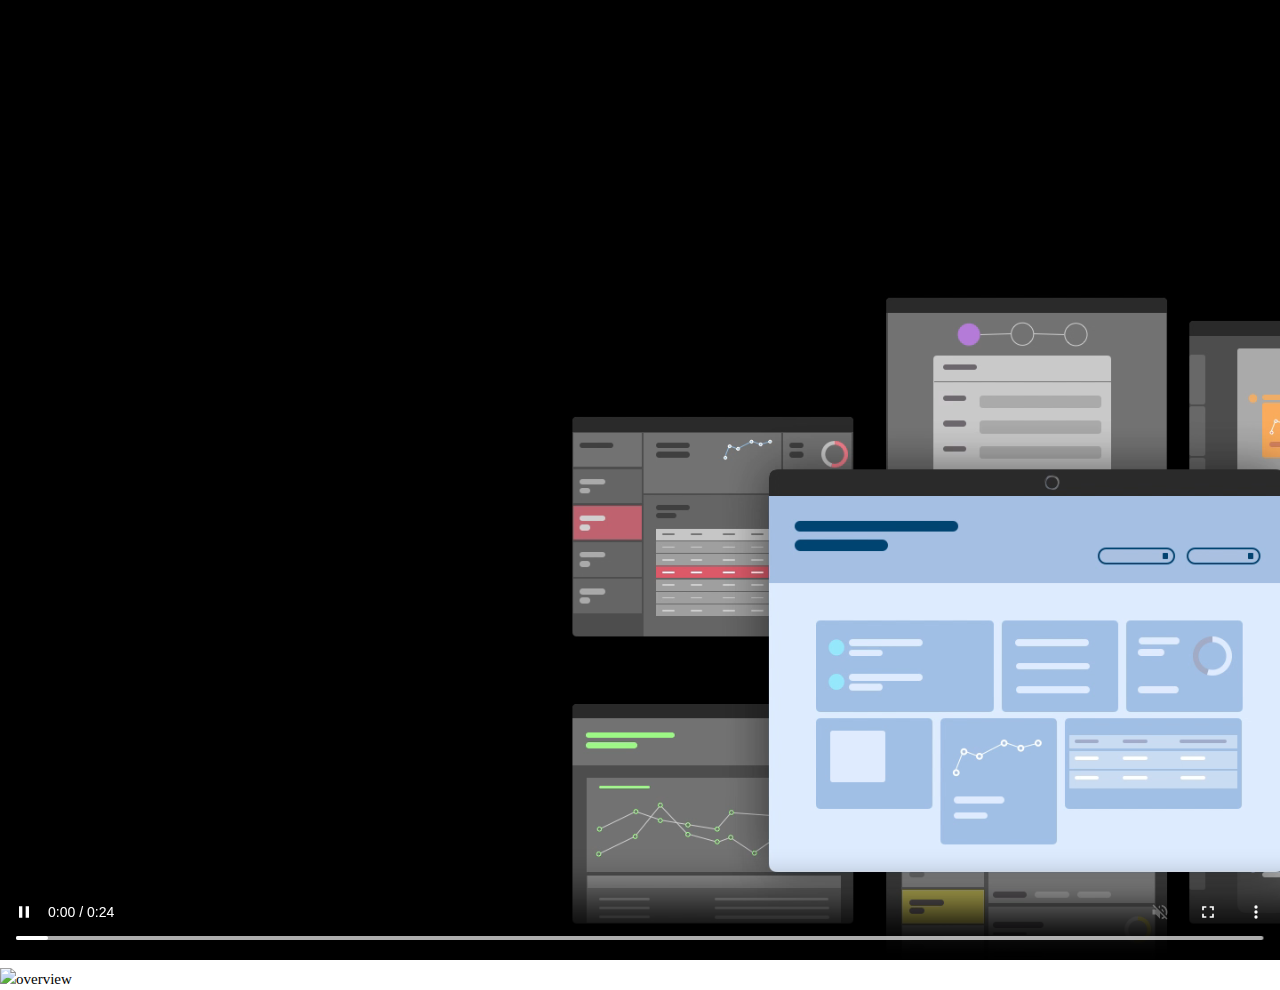
==== index.html @ 4ffc3f13 "My first commit! 😀" ====
<!DOCTYPE html>
<html>
<title>W3.CSS Template</title>
<meta charset="UTF-8">
<meta name="viewport" content="width=device-width, initial-scale=1">
<link rel="stylesheet" href="https://www.w3schools.com/w3css/4/w3.css">
<style>
body {font-family: "Times New Roman", Georgia, Serif;}
h1,h2,h3,h4,h5,h6 {
    font-family: "Playfair Display";
    letter-spacing: 5px;
}
</style>
<body>

  <section>
    <video width="100%" controls playsinline autoplay muted loop >
      <source src="1.mp4" type="video/mp4">
        Your browser does not support the video tag.
    </video>

    <img class="" src=".png" alt="overview">
  </section>

</body>
</html>
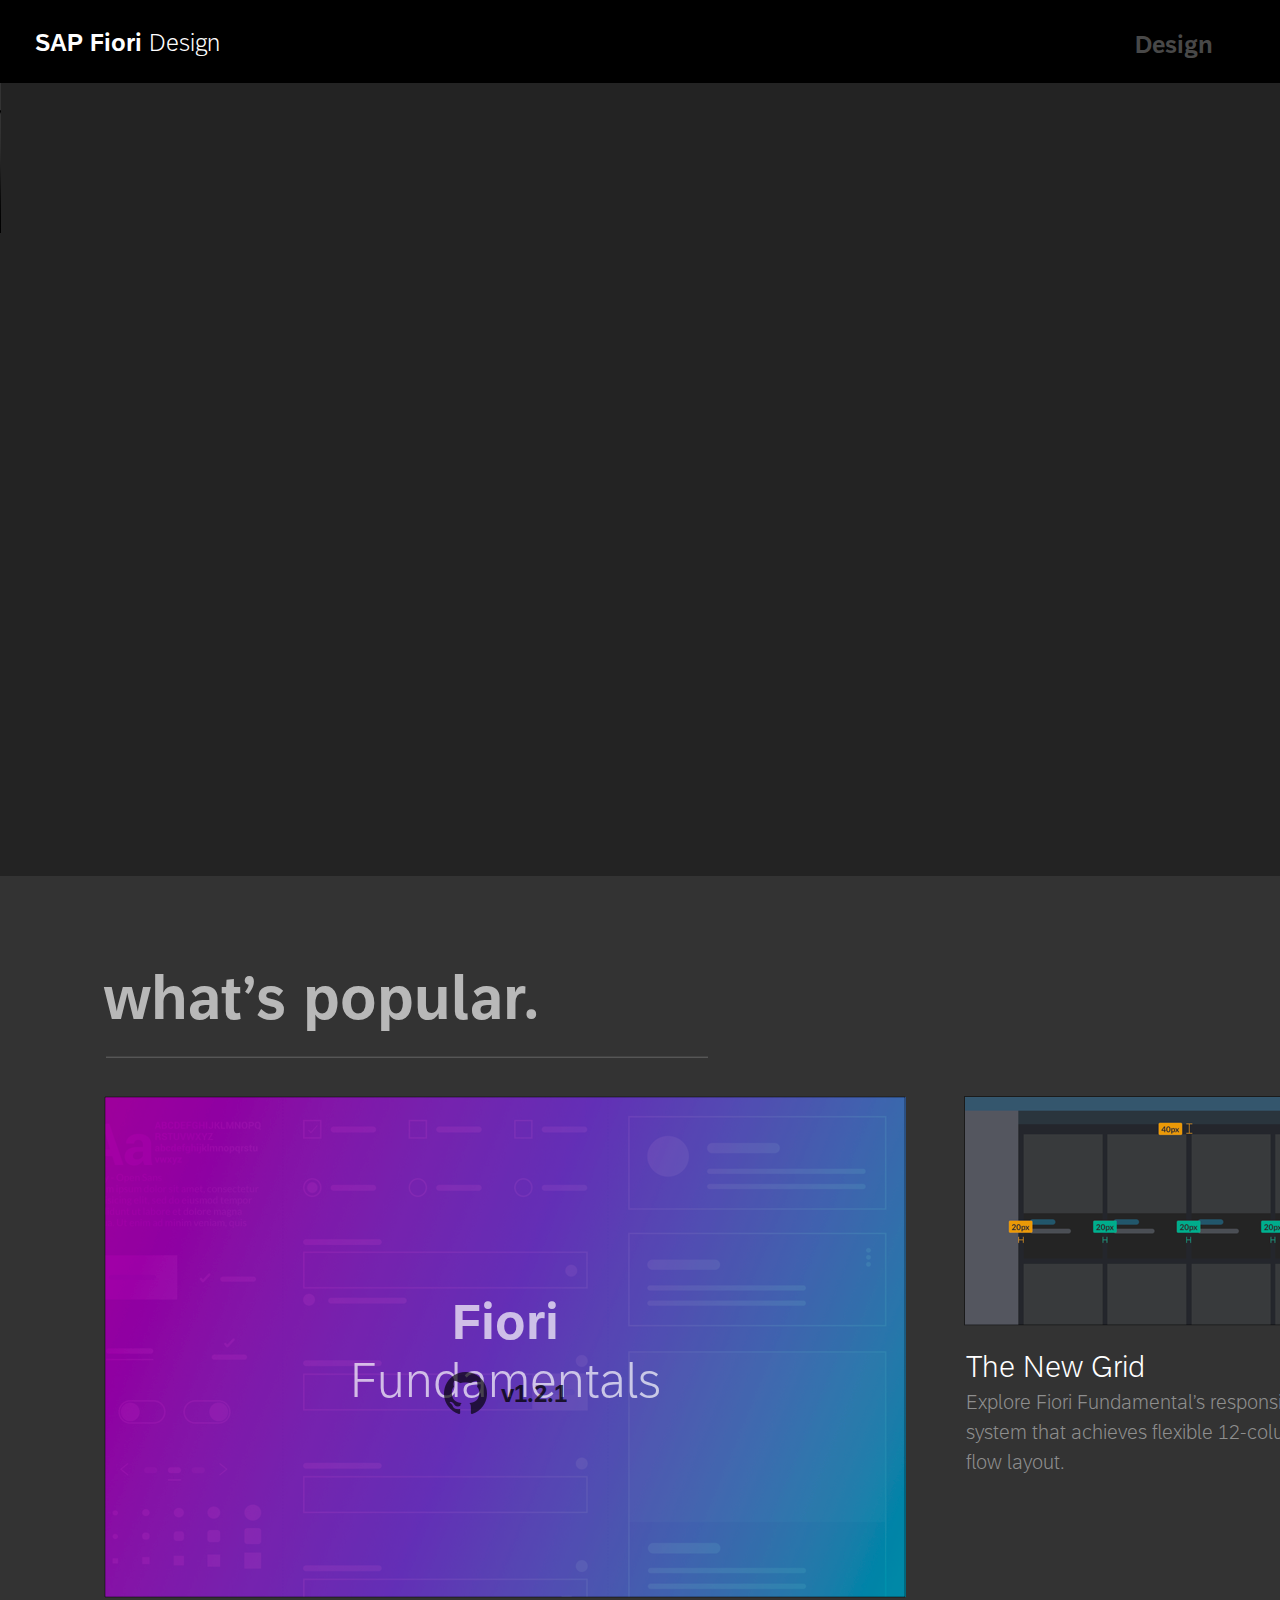
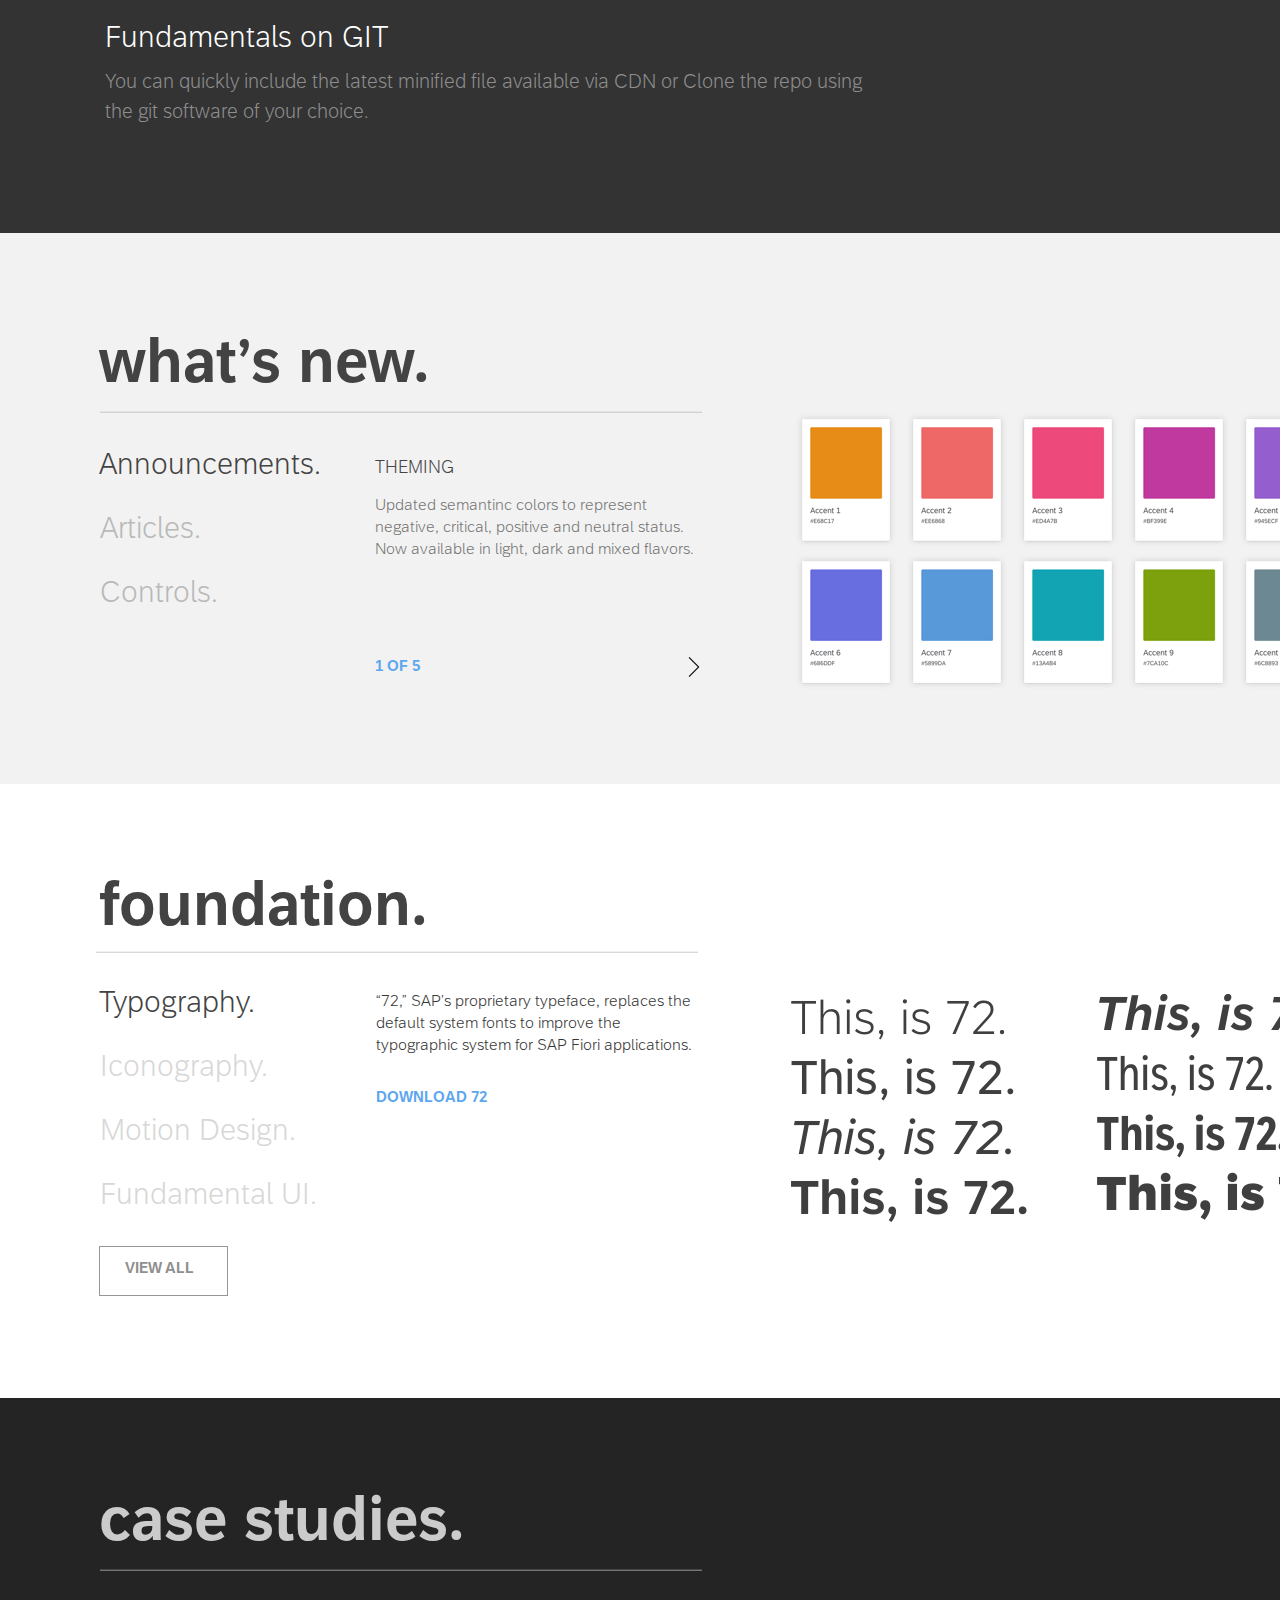
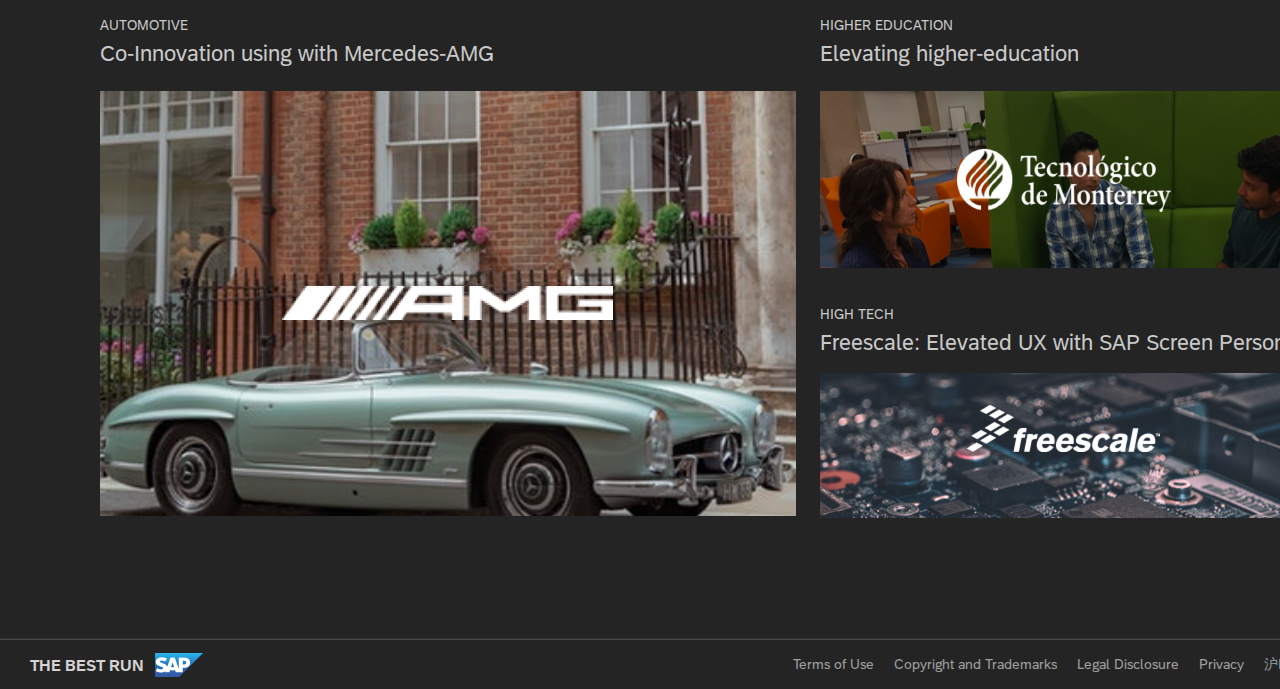
==== commit 9e237ff6: "done" ====
--- a/index.html
+++ b/index.html
@@ -1,26 +1,320 @@
 <!DOCTYPE html>
 <html>
-<title>W3.CSS Template</title>
-<meta charset="UTF-8">
-<meta name="viewport" content="width=device-width, initial-scale=1">
-<link rel="stylesheet" href="https://www.w3schools.com/w3css/4/w3.css">
-<style>
-body {font-family: "Times New Roman", Georgia, Serif;}
-h1,h2,h3,h4,h5,h6 {
-    font-family: "Playfair Display";
-    letter-spacing: 5px;
-}
-</style>
-<body>
+    <head>
+        <link href="./img/favicon.png" rel="shortcut icon"/>
+        <meta charset="utf-8"/>
+        <meta content="width=1440px, maximum-scale=1.0" name="viewport"/>
+        <link href="./css/a1Home.css" rel="stylesheet" type="text/css"/>
+        <meta content="Launchpad by Anima" name="author">
+        </meta>
+    </head>
+    <body style="margin: 0;
+ background: rgba(255, 255, 255, 1.0);">
+        <input id="anPageName" name="page" type="hidden" value="a1home"/>
+        <div class="a1home">
+            <div style="width: 1440px; height: 100%; position:relative; margin:auto;">
+                <div class="rectangle4">
+                </div>
+                <div class="group7">
+                    <div class="rectangle6copy3">
+                    </div>
+                    <div class="casestudies">
+                        case studies.
+                    </div>
+                    <img anima-src="./img/1-home-line-copy-2.png" class="linecopy5" src="[data-uri]"/>
+                    <div class="group2">
+                        <img anima-src="./img/1-home-rectangle-mercedes-copy.jpg" class="rectanglemercedescopy" src="[data-uri]"/>
+                        <img anima-src="./img/1-home-bitmap-copy-3.png" class="bitmapcopy3" src="[data-uri]"/>
+                    </div>
+                    <div class="coinnovationusing">
+                        Co-Innovation using with Mercedes-AMG
+                    </div>
+                    <div class="elevatinghigheredu">
+                        Elevating higher-education
+                    </div>
+                    <div class="freescaleelevated">
+                        Freescale: Elevated UX with SAP Screen Personas<br />
+                    </div>
+                    <div class="automotive">
+                        AUTOMOTIVE
+                    </div>
+                    <div class="highereducation">
+                        HIGHER EDUCATION
+                    </div>
+                    <div class="hightech">
+                        HIGH TECH
+                    </div>
+                    <div class="group3">
+                        <div class="mask">
+                        </div>
+                        <div class="group31">
+                            <img anima-src="./img/1-home-bitmap-copy-3 1.png" class="bitmapcopy3" src="[data-uri]"/>
+                            <img anima-src="./img/1-home-bitmap-copy-4@2x.png" class="bitmapcopy4" src="[data-uri]"/>
+                        </div>
+                    </div>
+                    <div class="bitmapcopy2">
+                        <div class="mask">
+                        </div>
+                        <div class="bitmapcopy21">
+                            <div class="mask1">
+                            </div>
+                            <div class="bitmap1">
+                                <div class="mask2">
+                                </div>
+                                <div class="bitmap2">
+                                    <div class="mask3">
+                                    </div>
+                                    <img anima-src="./img/1-home-bitmap.png" class="bitmap3" src="[data-uri]"/>
+                                </div>
+                            </div>
+                        </div>
+                    </div>
+                    <img anima-src="./img/1-home-bitmap 2@2x.png" class="bitmap" src="[data-uri]"/>
+                </div>
+                <div class="group3copy">
+                    <img anima-src="./img/1-home-line-2-copy-3.png" class="line2copy3" src="[data-uri]"/>
+                    <div class="shellfooter">
+                        <div class="background">
+                        </div>
+                        <div class="privacy">
+                            Privacy
+                        </div>
+                        <div class="u6caaicpu590709046015u53f72">
+                            <span class="span1">沪</span><span class="span2">ICP</span><span class="span3">备</span><span class="span4">09046015</span><span class="span5">号</span><span class="span6">-2</span>
+                        </div>
+                        <div class="legaldisclosure">
+                            Legal Disclosure
+                        </div>
+                        <div class="copyrightandtradem">
+                            Copyright and Trademarks
+                        </div>
+                        <div class="termsofuse">
+                            Terms of Use
+                        </div>
+                        <div class="group">
+                            <div class="group2">
+                                <img anima-src="./img/3-library-logo@2x.png" class="logo" src="[data-uri]"/>
+                                <div class="thebestrun">
+                                    THE BEST RUN
+                                </div>
+                            </div>
+                        </div>
+                    </div>
+                </div>
+                <div class="group8">
+                    <div class="group6">
+                        <div class="rectangle6copy2">
+                        </div>
+                        <div class="rectangle6copy">
+                        </div>
+                        <img anima-src="./img/1-home-bitmap 2.png" class="bitmap" src="[data-uri]"/>
+                        <div class="whatu2019spopular">
+                            what’s popular.
+                        </div>
+                        <div class="youcanquicklyincl">
+                            You can quickly include the latest minified file available via CDN or Clone the repo using the git software of your choice.
+                        </div>
+                        <div class="explorefiorifundam">
+                            Explore Fiori Fundamental’s responsive grid system that achieves flexible 12-column flow layout.
+                        </div>
+                        <div class="fundamentalsongit">
+                            Fundamentals on GIT
+                        </div>
+                        <div class="thenewgrid">
+                            The New Grid
+                        </div>
+                        <img anima-src="./img/1-home-bitmap 3.png" class="bitmap1" src="[data-uri]"/>
+                        <div class="fiorifundamentals">
+                            <span class="span1">Fiori</span><span class="span2"> </span><span class="span3">Fundamentals</span>
+                        </div>
+                        <div class="group2">
+                            <div class="v121">
+                                v1.2.1
+                            </div>
+                            <div class="a25231">
+                                <img anima-src="./img/1-home-shape@2x.png" class="shape" src="[data-uri]"/>
+                            </div>
+                        </div>
+                    </div>
+                    <img anima-src="./img/1-home-line-copy-2.png" class="linecopy5" src="[data-uri]"/>
+                </div>
+                <div class="group5">
+                    <div class="rectangle6">
+                    </div>
+                    <div class="whatu2019snew">
+                        what’s new.
+                    </div>
+                    <div class="updatedsemantincco">
+                        Updated semantinc colors to represent negative, critical, positive and neutral status. Now available in light, dark and mixed flavors.<br /><br />
+                    </div>
+                    <div class="a1of5copy3">
+                        1 OF 5
+                    </div>
+                    <img anima-src="./img/3-develop-next@2x.png" class="nextcopy3" src="[data-uri]"/>
+                    <div class="announcements">
+                        Announcements.
+                    </div>
+                    <div class="theming">
+                        THEMING
+                    </div>
+                    <div class="articles">
+                        Articles.
+                    </div>
+                    <div class="controls">
+                        Controls.
+                    </div>
+                    <img anima-src="./img/1-home-line-copy-2.png" class="linecopy2" src="[data-uri]"/>
+                    <img anima-src="./img/1-home-f3colorsdark-copy.png" class="f3colorsdarkcopy" src="[data-uri]"/>
+                </div>
+                <div class="group4">
+                    <div class="rectangle7">
+                    </div>
+                    <div class="foundation">
+                        foundation.
+                    </div>
+                    <div class="typography">
+                        Typography.
+                    </div>
+                    <div class="iconography">
+                        Iconography.
+                    </div>
+                    <div class="motiondesign">
+                        Motion Design.
+                    </div>
+                    <div class="fundamentalui">
+                        Fundamental UI.
+                    </div>
+                    <img anima-src="./img/1-home-line-copy.png" class="linecopy" src="[data-uri]"/>
+                    <div class="u201c72u201dsapu2019spropriet">
+                        “72,” SAP’s proprietary typeface, replaces the default system fonts to improve the typographic system for SAP Fiori applications.
+                    </div>
+                    <div class="download72">
+                        DOWNLOAD 72
+                    </div>
+                    <div class="viewall">
+                        VIEW ALL
+                    </div>
+                    <img anima-src="./img/1-home-bitmap 4@2x.png" class="bitmap" src="[data-uri]"/>
+                    <img anima-src="./img/1-home-bitmap 5@2x.png" class="bitmap1" src="[data-uri]"/>
+                    <div class="rectangle15">
+                    </div>
+                </div>
+                <div class="group14">
+                    <div class="group2copy">
+                        <div class="rectangle13">
+                        </div>
+                        <div class="rectangle13copy">
+                        </div>
+                        <div class="develop1">
+                            Develop
+                        </div>
+                        <div class="design1">
+                            Design
+                        </div>
+                    </div>
+                    <div class="rectangle5">
+                    </div>
+                    <div class="sapfioridesign">
+                        <span class="span1">SAP Fiori </span><span class="span2">Design</span>
+                    </div>
+                    <a href="a2design.html">
+                        <div class="design">
+                            Design
+                        </div>
+                    </a>
+                    <a href="a3develop.html">
+                        <div class="develop">
+                            Develop
+                        </div>
+                    </a>
+                </div>
+                <div class="videoholder">
 
-  <section>
-    <video width="100%" controls playsinline autoplay muted loop >
-      <source src="1.mp4" type="video/mp4">
-        Your browser does not support the video tag.
-    </video>
+                  <video width="100%"  padding="0" margin="0" controls playsinline autoplay muted  >
+                    <source src="2.mp4" type="video/mp4">
+                      Your browser does not support the video tag.
+                  </video>
 
-    <img class="" src=".png" alt="overview">
-  </section>
 
-</body>
+                </div>
+            </div>
+        </div>
+        <!-- Scripts -->
+        <script>
+            anima_isHidden = function(e) {
+                if (!(e instanceof HTMLElement)) return !1;
+                if (getComputedStyle(e).display == "none") return !0; else if (e.parentNode && anima_isHidden(e.parentNode)) return !0;
+                return !1;
+            };
+            anima_loadAsyncSrcForTag = function(tag) {
+                var elements = document.getElementsByTagName(tag);
+                var toLoad = [];
+                for (var i = 0; i < elements.length; i++) {
+                    var e = elements[i];
+                    var src = e.getAttribute("src");
+                    var loaded = (src != undefined && src.length > 0 && src != '[data-uri]');
+                    if (loaded) continue;
+                    var asyncSrc = e.getAttribute("anima-src");
+                    if (asyncSrc == undefined || asyncSrc.length == 0) continue;
+                    if (anima_isHidden(e)) continue;
+                    toLoad.push(e);
+                }
+                toLoad.sort(function(a, b) {
+                    return anima_getTop(a) - anima_getTop(b);
+                });
+                for (var i = 0; i < toLoad.length; i++) {
+                    var e = toLoad[i];
+                    var asyncSrc = e.getAttribute("anima-src");
+                    e.setAttribute("src", asyncSrc);
+                }
+            };
+            anima_pauseHiddenVideos = function(tag) {
+                var elements = document.getElementsByTagName("video");
+                for (var i = 0; i < elements.length; i++) {
+                    var e = elements[i];
+                    var isPlaying = !!(e.currentTime > 0 && !e.paused && !e.ended && e.readyState > 2);
+                    var isHidden = anima_isHidden(e);
+                    if (!isPlaying && !isHidden && e.getAttribute("autoplay") == "autoplay") {
+                        e.play();
+                    } else if (isPlaying && isHidden) {
+                        e.pause();
+                    }
+                }
+            };
+            anima_loadAsyncSrc = function(tag) {
+                anima_loadAsyncSrcForTag("img");
+                anima_loadAsyncSrcForTag("iframe");
+                anima_loadAsyncSrcForTag("video");
+                anima_pauseHiddenVideos();
+            };
+            var anima_getTop = function(e) {
+                var top = 0;
+                do {
+                    top += e.offsetTop || 0;
+                    e = e.offsetParent;
+                } while (e);
+                return top;
+            };
+            anima_loadAsyncSrc();
+            anima_old_onResize = window.onresize;
+            anima_new_onResize = undefined;
+            anima_updateOnResize = function() {
+                if (anima_new_onResize == undefined || window.onresize != anima_new_onResize) {
+                    anima_new_onResize = function(x) {
+                        if (anima_old_onResize != undefined) anima_old_onResize(x);
+                        anima_loadAsyncSrc();
+                    };
+                    window.onresize = anima_new_onResize;
+                    setTimeout(function() {
+                        anima_updateOnResize();
+                    }, 3000);
+                }
+            };
+            anima_updateOnResize();
+            setTimeout(function() {
+                anima_loadAsyncSrc();
+            }, 200);
+        </script>
+        <!-- End of Scripts -->
+    </body>
 </html>
--- a/css/a1Home.css
+++ b/css/a1Home.css
@@ -0,0 +1,1524 @@
+@import url('https://fonts.googleapis.com/css?family=Roboto:400,700');
+
+@font-face {
+  font-family: "72-Bold";
+  src: url('../fonts/72-Bold.ttf') format("truetype");
+}
+@font-face {
+  font-family: "72-Light";
+  src: url('../fonts/72-Light.ttf') format("truetype");
+}
+@font-face {
+  font-family: "72-Regular";
+  src: url('../fonts/72-Regular.ttf') format("truetype");
+}
+@font-face {
+  font-family: "SAP-icons";
+  src: url('../fonts/SAP-icons.ttf') format("truetype");
+}
+@font-face {
+  font-family: "72-Italic";
+  src: url('../fonts/72-Italic.ttf') format("truetype");
+}
+
+.a1home {
+  width               : 100%;
+  min-width           : 1440px;
+  height              : 100vh;
+  min-height          : 3889px;
+  position            : relative;
+  overflow            : hidden;
+  margin              : 0px;
+  background-color    : rgba(255, 255, 255, 1.0);
+}
+a {
+  text-decoration     : none;
+}
+div {
+  -webkit-text-size-adjust: none;
+}
+div {
+  -webkit-text-size-adjust: none;
+}
+.a1home .rectangle4 {
+  background-color    : rgba(35, 35, 35, 1.0);
+  top                 : 0px;
+  height              : 876px;
+  width               : 1440px;
+  position            : absolute;
+  margin              : 0;
+  left                : 0px;
+  -ms-transform       : rotate(0deg); /* IE 9 */
+  -webkit-transform   : rotate(0deg); /* Chrome, Safari, Opera */
+  transform           : rotate(0deg);
+}
+.a1home .group7 {
+  background-color    : rgba(255,255,255,0.0);
+  top                 : 2998px;
+  height              : 891px;
+  width               : 1440px;
+  position            : absolute;
+  margin              : 0;
+  left                : 0px;
+  -ms-transform       : rotate(0deg); /* IE 9 */
+  -webkit-transform   : rotate(0deg); /* Chrome, Safari, Opera */
+  transform           : rotate(0deg);
+}
+.a1home .group7 .rectangle6copy3 {
+  background-color    : rgba(36, 36, 36, 1.0);
+  top                 : 0px;
+  height              : 891px;
+  width               : 1440px;
+  position            : absolute;
+  margin              : 0;
+  left                : 0px;
+  -ms-transform       : rotate(0deg); /* IE 9 */
+  -webkit-transform   : rotate(0deg); /* Chrome, Safari, Opera */
+  transform           : rotate(0deg);
+}
+.a1home .group7 .casestudies {
+  background-color    : rgba(255,255,255,0.0);
+  top                 : 87px;
+  height              : auto;
+  width               : 514px;
+  position            : absolute;
+  margin              : 0;
+  left                : 99px;
+  -ms-transform       : rotate(0deg); /* IE 9 */
+  -webkit-transform   : rotate(0deg); /* Chrome, Safari, Opera */
+  transform           : rotate(0deg);
+  font-family         : "72-Bold", Helvetica, Arial, serif;
+  font-size           : 60.0px;
+  color               : rgba(203, 203, 203, 1.0);
+  text-align          : left;
+  line-height         : 69.0px;
+}
+.a1home .group7 .linecopy5 {
+  background-color    : rgba(255,255,255,0.0);
+  top                 : 171px;
+  height              : 2px;
+  width               : 602px;
+  position            : absolute;
+  margin              : 0;
+  left                : 100px;
+  -ms-transform       : rotate(0deg); /* IE 9 */
+  -webkit-transform   : rotate(0deg); /* Chrome, Safari, Opera */
+  transform           : rotate(0deg);
+}
+.a1home .group7 .group2 {
+  background-color    : rgba(255,255,255,0.0);
+  top                 : 293px;
+  height              : 425px;
+  width               : 696px;
+  position            : absolute;
+  margin              : 0;
+  left                : 100px;
+  -ms-transform       : rotate(0deg); /* IE 9 */
+  -webkit-transform   : rotate(0deg); /* Chrome, Safari, Opera */
+  transform           : rotate(0deg);
+}
+.a1home .group7 .group2 .rectanglemercedescopy {
+  background-color    : rgba(255,255,255,0.0);
+  top                 : 0px;
+  height              : 425px;
+  width               : 696px;
+  position            : absolute;
+  margin              : 0;
+  left                : 0px;
+  -ms-transform       : rotate(0deg); /* IE 9 */
+  -webkit-transform   : rotate(0deg); /* Chrome, Safari, Opera */
+  transform           : rotate(0deg);
+  object-fit          : cover;
+}
+.a1home .group7 .group2 .bitmapcopy3 {
+  background-color    : rgba(255,255,255,0.0);
+  top                 : 195px;
+  height              : 34px;
+  width               : 331px;
+  position            : absolute;
+  margin              : 0;
+  left                : 182px;
+  -ms-transform       : rotate(0deg); /* IE 9 */
+  -webkit-transform   : rotate(0deg); /* Chrome, Safari, Opera */
+  transform           : rotate(0deg);
+}
+.a1home .group7 .coinnovationusing {
+  background-color    : rgba(255,255,255,0.0);
+  top                 : 244px;
+  height              : auto;
+  width               : 412px;
+  position            : absolute;
+  margin              : 0;
+  left                : 100px;
+  -ms-transform       : rotate(0deg); /* IE 9 */
+  -webkit-transform   : rotate(0deg); /* Chrome, Safari, Opera */
+  transform           : rotate(0deg);
+  font-family         : "72-Regular", Helvetica, Arial, serif;
+  font-size           : 22.0px;
+  color               : rgba(201, 201, 201, 1.0);
+  text-align          : left;
+  line-height         : 24.0px;
+}
+.a1home .group7 .elevatinghigheredu {
+  background-color    : rgba(255,255,255,0.0);
+  top                 : 244px;
+  height              : auto;
+  width               : 525px;
+  position            : absolute;
+  margin              : 0;
+  left                : 820px;
+  -ms-transform       : rotate(0deg); /* IE 9 */
+  -webkit-transform   : rotate(0deg); /* Chrome, Safari, Opera */
+  transform           : rotate(0deg);
+  font-family         : "72-Regular", Helvetica, Arial, serif;
+  font-size           : 22.0px;
+  color               : rgba(201, 201, 201, 1.0);
+  text-align          : left;
+  line-height         : 24.0px;
+}
+.a1home .group7 .freescaleelevated {
+  background-color    : rgba(255,255,255,0.0);
+  top                 : 533px;
+  height              : auto;
+  width               : 525px;
+  position            : absolute;
+  margin              : 0;
+  left                : 820px;
+  -ms-transform       : rotate(0deg); /* IE 9 */
+  -webkit-transform   : rotate(0deg); /* Chrome, Safari, Opera */
+  transform           : rotate(0deg);
+  font-family         : "72-Regular", Helvetica, Arial, serif;
+  font-size           : 22.0px;
+  color               : rgba(201, 201, 201, 1.0);
+  text-align          : left;
+  line-height         : 24.0px;
+}
+.a1home .group7 .automotive {
+  background-color    : rgba(255,255,255,0.0);
+  top                 : 215px;
+  height              : auto;
+  width               : auto;
+  position            : absolute;
+  margin              : 0;
+  left                : 100px;
+  -ms-transform       : rotate(0deg); /* IE 9 */
+  -webkit-transform   : rotate(0deg); /* Chrome, Safari, Opera */
+  transform           : rotate(0deg);
+  font-family         : "72-Regular", Helvetica, Arial, serif;
+  font-size           : 14.0px;
+  color               : rgba(201, 201, 201, 1.0);
+  text-align          : left;
+  line-height         : 24.0px;
+}
+.a1home .group7 .highereducation {
+  background-color    : rgba(255,255,255,0.0);
+  top                 : 215px;
+  height              : auto;
+  width               : auto;
+  position            : absolute;
+  margin              : 0;
+  left                : 820px;
+  -ms-transform       : rotate(0deg); /* IE 9 */
+  -webkit-transform   : rotate(0deg); /* Chrome, Safari, Opera */
+  transform           : rotate(0deg);
+  font-family         : "72-Regular", Helvetica, Arial, serif;
+  font-size           : 14.0px;
+  color               : rgba(201, 201, 201, 1.0);
+  text-align          : left;
+  line-height         : 24.0px;
+}
+.a1home .group7 .hightech {
+  background-color    : rgba(255,255,255,0.0);
+  top                 : 504px;
+  height              : auto;
+  width               : auto;
+  position            : absolute;
+  margin              : 0;
+  left                : 820px;
+  -ms-transform       : rotate(0deg); /* IE 9 */
+  -webkit-transform   : rotate(0deg); /* Chrome, Safari, Opera */
+  transform           : rotate(0deg);
+  font-family         : "72-Regular", Helvetica, Arial, serif;
+  font-size           : 14.0px;
+  color               : rgba(201, 201, 201, 1.0);
+  text-align          : left;
+  line-height         : 24.0px;
+}
+.a1home .group7 .group3 {
+  background-color    : rgba(215, 215, 215, 1.0);
+  top                 : 293px;
+  height              : 177px;
+  width               : 523px;
+  position            : absolute;
+  margin              : 0;
+  left                : 820px;
+  overflow            : hidden;
+  -ms-transform       : rotate(0deg); /* IE 9 */
+  -webkit-transform   : rotate(0deg); /* Chrome, Safari, Opera */
+  transform           : rotate(0deg);
+}
+.a1home .group7 .group3 .mask {
+  background-color    : rgba(215, 215, 215, 1.0);
+  top                 : 0px;
+  height              : 177px;
+  width               : 523px;
+  position            : absolute;
+  margin              : 0;
+  left                : 0px;
+  -ms-transform       : rotate(0deg); /* IE 9 */
+  -webkit-transform   : rotate(0deg); /* Chrome, Safari, Opera */
+  transform           : rotate(0deg);
+}
+.a1home .group7 .group3 .group31 {
+  background-color    : rgba(255,255,255,0.0);
+  top                 : 0px;
+  height              : 322px;
+  width               : 523px;
+  position            : absolute;
+  margin              : 0;
+  left                : 0px;
+  -ms-transform       : rotate(0deg); /* IE 9 */
+  -webkit-transform   : rotate(0deg); /* Chrome, Safari, Opera */
+  transform           : rotate(0deg);
+}
+.a1home .group7 .group3 .group31 .bitmapcopy3 {
+  background-color    : rgba(255,255,255,0.0);
+  top                 : 0px;
+  height              : 322px;
+  width               : 523px;
+  position            : absolute;
+  margin              : 0;
+  left                : 0px;
+  -ms-transform       : rotate(0deg); /* IE 9 */
+  -webkit-transform   : rotate(0deg); /* Chrome, Safari, Opera */
+  transform           : rotate(0deg);
+}
+.a1home .group7 .group3 .group31 .bitmapcopy4 {
+  background-color    : rgba(255,255,255,0.0);
+  top                 : 58px;
+  height              : 64px;
+  width               : 214px;
+  position            : absolute;
+  margin              : 0;
+  left                : 137px;
+  -ms-transform       : rotate(0deg); /* IE 9 */
+  -webkit-transform   : rotate(0deg); /* Chrome, Safari, Opera */
+  transform           : rotate(0deg);
+}
+.a1home .group7 .bitmapcopy2 {
+  background-color    : rgba(215, 215, 215, 1.0);
+  top                 : 575px;
+  height              : 145px;
+  width               : 525px;
+  position            : absolute;
+  margin              : 0;
+  left                : 820px;
+  overflow            : hidden;
+  -ms-transform       : rotate(0deg); /* IE 9 */
+  -webkit-transform   : rotate(0deg); /* Chrome, Safari, Opera */
+  transform           : rotate(0deg);
+}
+.a1home .group7 .bitmapcopy2 .mask {
+  background-color    : rgba(215, 215, 215, 1.0);
+  top                 : 0px;
+  height              : 145px;
+  width               : 525px;
+  position            : absolute;
+  margin              : 0;
+  left                : 0px;
+  -ms-transform       : rotate(0deg); /* IE 9 */
+  -webkit-transform   : rotate(0deg); /* Chrome, Safari, Opera */
+  transform           : rotate(0deg);
+}
+.a1home .group7 .bitmapcopy2 .bitmapcopy21 {
+  background-color    : rgba(255,255,255,0.0);
+  top                 : -2px;
+  height              : 335px;
+  width               : 532px;
+  position            : absolute;
+  margin              : 0;
+  left                : 0px;
+  -ms-transform       : rotate(0deg); /* IE 9 */
+  -webkit-transform   : rotate(0deg); /* Chrome, Safari, Opera */
+  transform           : rotate(0deg);
+}
+.a1home .group7 .bitmapcopy2 .bitmapcopy21 .mask1 {
+  background-color    : rgba(255,255,255,0.0);
+  top                 : 0px;
+  height              : 335px;
+  width               : 532px;
+  position            : absolute;
+  margin              : 0;
+  left                : 0px;
+  -ms-transform       : rotate(0deg); /* IE 9 */
+  -webkit-transform   : rotate(0deg); /* Chrome, Safari, Opera */
+  transform           : rotate(0deg);
+}
+.a1home .group7 .bitmapcopy2 .bitmapcopy21 .bitmap1 {
+  background-color    : rgba(255,255,255,0.0);
+  top                 : 0px;
+  height              : 293px;
+  width               : 532px;
+  position            : absolute;
+  margin              : 0;
+  left                : 0px;
+  overflow            : hidden;
+  -ms-transform       : rotate(0deg); /* IE 9 */
+  -webkit-transform   : rotate(0deg); /* Chrome, Safari, Opera */
+  transform           : rotate(0deg);
+}
+.a1home .group7 .bitmapcopy2 .bitmapcopy21 .bitmap1 .mask2 {
+  background-color    : rgba(255,255,255,0.0);
+  top                 : 0px;
+  height              : 293px;
+  width               : 532px;
+  position            : absolute;
+  margin              : 0;
+  left                : 0px;
+  -ms-transform       : rotate(0deg); /* IE 9 */
+  -webkit-transform   : rotate(0deg); /* Chrome, Safari, Opera */
+  transform           : rotate(0deg);
+}
+.a1home .group7 .bitmapcopy2 .bitmapcopy21 .bitmap1 .bitmap2 {
+  background-color    : rgba(255,255,255,0.0);
+  top                 : 0px;
+  height              : 293px;
+  width               : 528px;
+  position            : absolute;
+  margin              : 0;
+  left                : 0px;
+  overflow            : hidden;
+  -ms-transform       : rotate(0deg); /* IE 9 */
+  -webkit-transform   : rotate(0deg); /* Chrome, Safari, Opera */
+  transform           : rotate(0deg);
+}
+.a1home .group7 .bitmapcopy2 .bitmapcopy21 .bitmap1 .bitmap2 .mask3 {
+  background-color    : rgba(255,255,255,0.0);
+  top                 : 0px;
+  height              : 293px;
+  width               : 528px;
+  position            : absolute;
+  margin              : 0;
+  left                : 0px;
+  -ms-transform       : rotate(0deg); /* IE 9 */
+  -webkit-transform   : rotate(0deg); /* Chrome, Safari, Opera */
+  transform           : rotate(0deg);
+}
+.a1home .group7 .bitmapcopy2 .bitmapcopy21 .bitmap1 .bitmap2 .bitmap3 {
+  background-color    : rgba(255,255,255,0.0);
+  top                 : 0px;
+  height              : 351px;
+  width               : 525px;
+  position            : absolute;
+  margin              : 0;
+  left                : 0px;
+  -ms-transform       : rotate(0deg); /* IE 9 */
+  -webkit-transform   : rotate(0deg); /* Chrome, Safari, Opera */
+  transform           : rotate(0deg);
+}
+.a1home .group7 .bitmap {
+  background-color    : rgba(255,255,255,0.0);
+  top                 : 607px;
+  height              : 47px;
+  width               : 193px;
+  position            : absolute;
+  margin              : 0;
+  left                : 967px;
+  -ms-transform       : rotate(0deg); /* IE 9 */
+  -webkit-transform   : rotate(0deg); /* Chrome, Safari, Opera */
+  transform           : rotate(0deg);
+}
+.a1home .group3copy {
+  background-color    : rgba(255,255,255,0.0);
+  top                 : 3838px;
+  height              : 51px;
+  width               : 1441px;
+  position            : absolute;
+  margin              : 0;
+  left                : -2px;
+  -ms-transform       : rotate(0deg); /* IE 9 */
+  -webkit-transform   : rotate(0deg); /* Chrome, Safari, Opera */
+  transform           : rotate(0deg);
+}
+.a1home .group3copy .line2copy3 {
+  background-color    : rgba(255,255,255,0.0);
+  top                 : 0px;
+  height              : 3px;
+  width               : 1441px;
+  position            : absolute;
+  margin              : 0;
+  left                : 0px;
+  -ms-transform       : rotate(0deg); /* IE 9 */
+  -webkit-transform   : rotate(0deg); /* Chrome, Safari, Opera */
+  transform           : rotate(0deg);
+}
+.a1home .group3copy .shellfooter {
+  background-color    : rgba(255,255,255,0.0);
+  top                 : 3px;
+  height              : 48px;
+  width               : 1440px;
+  position            : absolute;
+  margin              : 0;
+  left                : 0px;
+  overflow            : hidden;
+  -ms-transform       : rotate(0deg); /* IE 9 */
+  -webkit-transform   : rotate(0deg); /* Chrome, Safari, Opera */
+  transform           : rotate(0deg);
+}
+.a1home .group3copy .shellfooter .background {
+  background-color    : rgba(255,255,255,0.0);
+  top                 : 0px;
+  height              : 48px;
+  width               : 1440px;
+  position            : absolute;
+  margin              : 0;
+  left                : 0px;
+  -ms-transform       : rotate(0deg); /* IE 9 */
+  -webkit-transform   : rotate(0deg); /* Chrome, Safari, Opera */
+  transform           : rotate(0deg);
+}
+.a1home .group3copy .shellfooter .privacy {
+  background-color    : rgba(255,255,255,0.0);
+  top                 : 12px;
+  height              : auto;
+  width               : auto;
+  position            : absolute;
+  margin              : 0;
+  left                : 1201px;
+  -ms-transform       : rotate(0deg); /* IE 9 */
+  -webkit-transform   : rotate(0deg); /* Chrome, Safari, Opera */
+  transform           : rotate(0deg);
+  font-family         : "72-Regular", Helvetica, Arial, serif;
+  font-size           : 14.0px;
+  color               : rgba(159, 159, 159, 1.0);
+  text-align          : right;
+  line-height         : 22.0px;
+}
+.a1home .group3copy .shellfooter .u6caaicpu590709046015u53f72 {
+  background-color    : rgba(255,255,255,0.0);
+  top                 : 12px;
+  height              : auto;
+  width               : auto;
+  position            : absolute;
+  margin              : 0;
+  left                : 1266px;
+  -ms-transform       : rotate(0deg); /* IE 9 */
+  -webkit-transform   : rotate(0deg); /* Chrome, Safari, Opera */
+  transform           : rotate(0deg);
+  font-family         : "PingFangSC-Regular", Helvetica, Arial, serif;
+  font-size           : 14.0px;
+  color               : rgba(159, 159, 159, 1.0);
+  text-align          : right;
+  line-height         : 22.0px;
+}
+.a1home .group3copy .shellfooter .u6caaicpu590709046015u53f72 .span1 {
+  
+}
+.a1home .group3copy .shellfooter .u6caaicpu590709046015u53f72 .span2 {
+  font-family         : "72-Regular", Helvetica, Arial, serif;
+}
+.a1home .group3copy .shellfooter .u6caaicpu590709046015u53f72 .span3 {
+  
+}
+.a1home .group3copy .shellfooter .u6caaicpu590709046015u53f72 .span4 {
+  font-family         : "72-Regular", Helvetica, Arial, serif;
+}
+.a1home .group3copy .shellfooter .u6caaicpu590709046015u53f72 .span5 {
+  
+}
+.a1home .group3copy .shellfooter .u6caaicpu590709046015u53f72 .span6 {
+  font-family         : "72-Regular", Helvetica, Arial, serif;
+}
+.a1home .group3copy .shellfooter .legaldisclosure {
+  background-color    : rgba(255,255,255,0.0);
+  top                 : 12px;
+  height              : auto;
+  width               : auto;
+  position            : absolute;
+  margin              : 0;
+  left                : 1079px;
+  -ms-transform       : rotate(0deg); /* IE 9 */
+  -webkit-transform   : rotate(0deg); /* Chrome, Safari, Opera */
+  transform           : rotate(0deg);
+  font-family         : "72-Regular", Helvetica, Arial, serif;
+  font-size           : 14.0px;
+  color               : rgba(159, 159, 159, 1.0);
+  text-align          : right;
+  line-height         : 22.0px;
+}
+.a1home .group3copy .shellfooter .copyrightandtradem {
+  background-color    : rgba(255,255,255,0.0);
+  top                 : 12px;
+  height              : auto;
+  width               : auto;
+  position            : absolute;
+  margin              : 0;
+  left                : 896px;
+  -ms-transform       : rotate(0deg); /* IE 9 */
+  -webkit-transform   : rotate(0deg); /* Chrome, Safari, Opera */
+  transform           : rotate(0deg);
+  font-family         : "72-Regular", Helvetica, Arial, serif;
+  font-size           : 14.0px;
+  color               : rgba(159, 159, 159, 1.0);
+  text-align          : right;
+  line-height         : 22.0px;
+}
+.a1home .group3copy .shellfooter .termsofuse {
+  background-color    : rgba(255,255,255,0.0);
+  top                 : 12px;
+  height              : auto;
+  width               : auto;
+  position            : absolute;
+  margin              : 0;
+  left                : 795px;
+  -ms-transform       : rotate(0deg); /* IE 9 */
+  -webkit-transform   : rotate(0deg); /* Chrome, Safari, Opera */
+  transform           : rotate(0deg);
+  font-family         : "72-Regular", Helvetica, Arial, serif;
+  font-size           : 14.0px;
+  color               : rgba(159, 159, 159, 1.0);
+  text-align          : right;
+  line-height         : 22.0px;
+}
+.a1home .group3copy .shellfooter .group {
+  background-color    : rgba(255,255,255,0.0);
+  top                 : 12px;
+  height              : 24px;
+  width               : 173px;
+  position            : absolute;
+  margin              : 0;
+  left                : 32px;
+  -ms-transform       : rotate(0deg); /* IE 9 */
+  -webkit-transform   : rotate(0deg); /* Chrome, Safari, Opera */
+  transform           : rotate(0deg);
+}
+.a1home .group3copy .shellfooter .group .group2 {
+  background-color    : rgba(255,255,255,0.0);
+  top                 : 0px;
+  height              : 24px;
+  width               : 173px;
+  position            : relative;
+  margin              : 0;
+  left                : 0px;
+  -ms-transform       : rotate(0deg); /* IE 9 */
+  -webkit-transform   : rotate(0deg); /* Chrome, Safari, Opera */
+  transform           : rotate(0deg);
+}
+.a1home .group3copy .shellfooter .group .group2 .logo {
+  background-color    : rgba(255,255,255,0.0);
+  top                 : 0px;
+  height              : 24px;
+  width               : 48px;
+  position            : absolute;
+  margin              : 0;
+  left                : 125px;
+  -ms-transform       : rotate(0deg); /* IE 9 */
+  -webkit-transform   : rotate(0deg); /* Chrome, Safari, Opera */
+  transform           : rotate(0deg);
+}
+.a1home .group3copy .shellfooter .group .group2 .thebestrun {
+  background-color    : rgba(255,255,255,0.0);
+  top                 : 4px;
+  height              : auto;
+  width               : auto;
+  position            : absolute;
+  margin              : 0;
+  left                : 0px;
+  -ms-transform       : rotate(0deg); /* IE 9 */
+  -webkit-transform   : rotate(0deg); /* Chrome, Safari, Opera */
+  transform           : rotate(0deg);
+  font-family         : "72-Bold", Helvetica, Arial, serif;
+  font-size           : 16.0px;
+  color               : rgba(212, 210, 210, 1.0);
+  text-align          : left;
+  line-height         : 18.0px;
+}
+.a1home .group8 {
+  background-color    : rgba(255,255,255,0.0);
+  top                 : 876px;
+  height              : 957px;
+  width               : 1445px;
+  position            : absolute;
+  margin              : 0;
+  left                : 0px;
+  -ms-transform       : rotate(0deg); /* IE 9 */
+  -webkit-transform   : rotate(0deg); /* Chrome, Safari, Opera */
+  transform           : rotate(0deg);
+}
+.a1home .group8 .group6 {
+  background-color    : rgba(255,255,255,0.0);
+  top                 : 0px;
+  height              : 957px;
+  width               : 1445px;
+  position            : absolute;
+  margin              : 0;
+  left                : 0px;
+  -ms-transform       : rotate(0deg); /* IE 9 */
+  -webkit-transform   : rotate(0deg); /* Chrome, Safari, Opera */
+  transform           : rotate(0deg);
+}
+.a1home .group8 .group6 .rectangle6copy2 {
+  background-color    : rgba(234, 234, 234, 1.0);
+  top                 : 0px;
+  height              : 480px;
+  width               : 1440px;
+  position            : absolute;
+  margin              : 0;
+  left                : 5px;
+  -ms-transform       : rotate(0deg); /* IE 9 */
+  -webkit-transform   : rotate(0deg); /* Chrome, Safari, Opera */
+  transform           : rotate(0deg);
+}
+.a1home .group8 .group6 .rectangle6copy {
+  background-color    : rgba(51, 51, 51, 1.0);
+  top                 : 0px;
+  height              : 957px;
+  width               : 1440px;
+  position            : absolute;
+  margin              : 0;
+  left                : 0px;
+  -ms-transform       : rotate(0deg); /* IE 9 */
+  -webkit-transform   : rotate(0deg); /* Chrome, Safari, Opera */
+  transform           : rotate(0deg);
+}
+.a1home .group8 .group6 .bitmap {
+  background-color    : rgba(255,255,255,0.0);
+  top                 : 220px;
+  height              : 230px;
+  width               : 382px;
+  position            : absolute;
+  margin              : 0;
+  left                : 964px;
+  -ms-transform       : rotate(0deg); /* IE 9 */
+  -webkit-transform   : rotate(0deg); /* Chrome, Safari, Opera */
+  transform           : rotate(0deg);
+}
+.a1home .group8 .group6 .whatu2019spopular {
+  background-color    : rgba(255,255,255,0.0);
+  top                 : 88px;
+  height              : auto;
+  width               : 480px;
+  position            : absolute;
+  margin              : 0;
+  left                : 104px;
+  -ms-transform       : rotate(0deg); /* IE 9 */
+  -webkit-transform   : rotate(0deg); /* Chrome, Safari, Opera */
+  transform           : rotate(0deg);
+  font-family         : "72-Bold", Helvetica, Arial, serif;
+  font-size           : 60.0px;
+  color               : rgba(184, 184, 184, 1.0);
+  text-align          : left;
+  line-height         : 69.0px;
+}
+.a1home .group8 .group6 .youcanquicklyincl {
+  background-color    : rgba(255,255,255,0.0);
+  top                 : 790px;
+  height              : auto;
+  width               : 772px;
+  position            : absolute;
+  margin              : 0;
+  left                : 105px;
+  -ms-transform       : rotate(0deg); /* IE 9 */
+  -webkit-transform   : rotate(0deg); /* Chrome, Safari, Opera */
+  transform           : rotate(0deg);
+  font-family         : "72-Light", Helvetica, Arial, serif;
+  font-size           : 20.0px;
+  color               : rgba(142, 142, 142, 1.0);
+  text-align          : left;
+  line-height         : 30.0px;
+}
+.a1home .group8 .group6 .explorefiorifundam {
+  background-color    : rgba(255,255,255,0.0);
+  top                 : 511px;
+  height              : auto;
+  width               : 382px;
+  position            : absolute;
+  margin              : 0;
+  left                : 966px;
+  -ms-transform       : rotate(0deg); /* IE 9 */
+  -webkit-transform   : rotate(0deg); /* Chrome, Safari, Opera */
+  transform           : rotate(0deg);
+  font-family         : "72-Light", Helvetica, Arial, serif;
+  font-size           : 20.0px;
+  color               : rgba(142, 142, 142, 1.0);
+  text-align          : left;
+  line-height         : 30.0px;
+}
+.a1home .group8 .group6 .fundamentalsongit {
+  background-color    : rgba(255,255,255,0.0);
+  top                 : 743px;
+  height              : auto;
+  width               : 362px;
+  position            : absolute;
+  margin              : 0;
+  left                : 105px;
+  -ms-transform       : rotate(0deg); /* IE 9 */
+  -webkit-transform   : rotate(0deg); /* Chrome, Safari, Opera */
+  transform           : rotate(0deg);
+  font-family         : "72-Light", Helvetica, Arial, serif;
+  font-size           : 30.0px;
+  color               : rgba(255, 255, 255, 1.0);
+  text-align          : left;
+  line-height         : 34.0px;
+}
+.a1home .group8 .group6 .thenewgrid {
+  background-color    : rgba(255,255,255,0.0);
+  top                 : 473px;
+  height              : auto;
+  width               : 235px;
+  position            : absolute;
+  margin              : 0;
+  left                : 966px;
+  -ms-transform       : rotate(0deg); /* IE 9 */
+  -webkit-transform   : rotate(0deg); /* Chrome, Safari, Opera */
+  transform           : rotate(0deg);
+  font-family         : "72-Light", Helvetica, Arial, serif;
+  font-size           : 30.0px;
+  color               : rgba(255, 255, 255, 1.0);
+  text-align          : left;
+  line-height         : 34.0px;
+}
+.a1home .group8 .group6 .bitmap1 {
+  background-color    : rgba(255,255,255,0.0);
+  top                 : 220px;
+  height              : 502px;
+  width               : 802px;
+  position            : absolute;
+  margin              : 0;
+  left                : 104px;
+  -ms-transform       : rotate(0deg); /* IE 9 */
+  -webkit-transform   : rotate(0deg); /* Chrome, Safari, Opera */
+  transform           : rotate(0deg);
+}
+.a1home .group8 .group6 .fiorifundamentals {
+  background-color    : rgba(255,255,255,0.0);
+  top                 : 417px;
+  height              : auto;
+  width               : 430px;
+  position            : absolute;
+  margin              : 0;
+  left                : 290px;
+  -ms-transform       : rotate(0deg); /* IE 9 */
+  -webkit-transform   : rotate(0deg); /* Chrome, Safari, Opera */
+  transform           : rotate(0deg);
+  opacity             : 0.69;
+  font-family         : "72-Bold", Helvetica, Arial, serif;
+  font-size           : 50.0px;
+  color               : rgba(255, 255, 255, 1.0);
+  text-align          : center;
+  line-height         : 58.0px;
+}
+.a1home .group8 .group6 .fiorifundamentals .span1 {
+  
+}
+.a1home .group8 .group6 .fiorifundamentals .span2 {
+  font-family         : "72-Regular", Helvetica, Arial, serif;
+}
+.a1home .group8 .group6 .fiorifundamentals .span3 {
+  font-family         : "72-Light", Helvetica, Arial, serif;
+}
+.a1home .group8 .group6 .group2 {
+  background-color    : rgba(255,255,255,0.0);
+  top                 : 496px;
+  height              : 42px;
+  width               : 123px;
+  position            : absolute;
+  margin              : 0;
+  left                : 444px;
+  -ms-transform       : rotate(0deg); /* IE 9 */
+  -webkit-transform   : rotate(0deg); /* Chrome, Safari, Opera */
+  transform           : rotate(0deg);
+}
+.a1home .group8 .group6 .group2 .v121 {
+  background-color    : rgba(255,255,255,0.0);
+  top                 : 7px;
+  height              : auto;
+  width               : 67px;
+  position            : absolute;
+  margin              : 0;
+  left                : 56px;
+  -ms-transform       : rotate(0deg); /* IE 9 */
+  -webkit-transform   : rotate(0deg); /* Chrome, Safari, Opera */
+  transform           : rotate(0deg);
+  opacity             : 0.75;
+  font-family         : "72-Bold", Helvetica, Arial, serif;
+  font-size           : 24.0px;
+  color               : rgba(0, 0, 0, 1.0);
+  text-align          : center;
+  line-height         : 28.0px;
+}
+.a1home .group8 .group6 .group2 .a25231 {
+  background-color    : rgba(255,255,255,0.0);
+  top                 : 0px;
+  height              : 42px;
+  width               : 43px;
+  position            : absolute;
+  margin              : 0;
+  left                : 0px;
+  -ms-transform       : rotate(0deg); /* IE 9 */
+  -webkit-transform   : rotate(0deg); /* Chrome, Safari, Opera */
+  transform           : rotate(0deg);
+  opacity             : 0.66;
+}
+.a1home .group8 .group6 .group2 .a25231 .shape {
+  background-color    : rgba(255,255,255,0.0);
+  top                 : 0px;
+  height              : 42px;
+  width               : 43px;
+  position            : relative;
+  margin              : 0;
+  left                : 0px;
+  -ms-transform       : rotate(0deg); /* IE 9 */
+  -webkit-transform   : rotate(0deg); /* Chrome, Safari, Opera */
+  transform           : rotate(0deg);
+}
+.a1home .group8 .linecopy5 {
+  background-color    : rgba(255,255,255,0.0);
+  top                 : 180px;
+  height              : 2px;
+  width               : 602px;
+  position            : absolute;
+  margin              : 0;
+  left                : 106px;
+  -ms-transform       : rotate(0deg); /* IE 9 */
+  -webkit-transform   : rotate(0deg); /* Chrome, Safari, Opera */
+  transform           : rotate(0deg);
+  opacity             : 0.5;
+}
+.a1home .group5 {
+  background-color    : rgba(255,255,255,0.0);
+  top                 : 1833px;
+  height              : 551px;
+  width               : 1440px;
+  position            : absolute;
+  margin              : 0;
+  left                : 0px;
+  -ms-transform       : rotate(0deg); /* IE 9 */
+  -webkit-transform   : rotate(0deg); /* Chrome, Safari, Opera */
+  transform           : rotate(0deg);
+}
+.a1home .group5 .rectangle6 {
+  background-color    : rgba(242, 242, 242, 1.0);
+  top                 : 0px;
+  height              : 551px;
+  width               : 1440px;
+  position            : absolute;
+  margin              : 0;
+  left                : 0px;
+  -ms-transform       : rotate(0deg); /* IE 9 */
+  -webkit-transform   : rotate(0deg); /* Chrome, Safari, Opera */
+  transform           : rotate(0deg);
+}
+.a1home .group5 .whatu2019snew {
+  background-color    : rgba(255,255,255,0.0);
+  top                 : 94px;
+  height              : auto;
+  width               : 362px;
+  position            : absolute;
+  margin              : 0;
+  left                : 99px;
+  -ms-transform       : rotate(0deg); /* IE 9 */
+  -webkit-transform   : rotate(0deg); /* Chrome, Safari, Opera */
+  transform           : rotate(0deg);
+  font-family         : "72-Bold", Helvetica, Arial, serif;
+  font-size           : 60.0px;
+  color               : rgba(67, 67, 67, 1.0);
+  text-align          : left;
+  line-height         : 69.0px;
+}
+.a1home .group5 .updatedsemantincco {
+  background-color    : rgba(255,255,255,0.0);
+  top                 : 261px;
+  height              : auto;
+  width               : 339px;
+  position            : absolute;
+  margin              : 0;
+  left                : 375px;
+  -ms-transform       : rotate(0deg); /* IE 9 */
+  -webkit-transform   : rotate(0deg); /* Chrome, Safari, Opera */
+  transform           : rotate(0deg);
+  font-family         : "72-Light", Helvetica, Arial, serif;
+  font-size           : 16.0px;
+  color               : rgba(116, 116, 116, 1.0);
+  text-align          : left;
+  line-height         : 22.0px;
+}
+.a1home .group5 .a1of5copy3 {
+  background-color    : rgba(255,255,255,0.0);
+  top                 : 424px;
+  height              : auto;
+  width               : 69px;
+  position            : absolute;
+  margin              : 0;
+  left                : 375px;
+  -ms-transform       : rotate(0deg); /* IE 9 */
+  -webkit-transform   : rotate(0deg); /* Chrome, Safari, Opera */
+  transform           : rotate(0deg);
+  font-family         : "72-Bold", Helvetica, Arial, serif;
+  font-size           : 15.0px;
+  color               : rgba(94, 167, 239, 1.0);
+  text-align          : left;
+  line-height         : 17.0px;
+}
+.a1home .group5 .nextcopy3 {
+  background-color    : rgba(255,255,255,0.0);
+  top                 : 424px;
+  height              : 20px;
+  width               : 20px;
+  position            : absolute;
+  margin              : 0;
+  left                : 684px;
+  -ms-transform       : rotate(0deg); /* IE 9 */
+  -webkit-transform   : rotate(0deg); /* Chrome, Safari, Opera */
+  transform           : rotate(0deg);
+}
+.a1home .group5 .announcements {
+  background-color    : rgba(255,255,255,0.0);
+  top                 : 213px;
+  height              : auto;
+  width               : 235px;
+  position            : absolute;
+  margin              : 0;
+  left                : 99px;
+  -ms-transform       : rotate(0deg); /* IE 9 */
+  -webkit-transform   : rotate(0deg); /* Chrome, Safari, Opera */
+  transform           : rotate(0deg);
+  font-family         : "72-Light", Helvetica, Arial, serif;
+  font-size           : 30.0px;
+  color               : rgba(67, 67, 67, 1.0);
+  text-align          : left;
+  line-height         : 34.0px;
+}
+.a1home .group5 .theming {
+  background-color    : rgba(255,255,255,0.0);
+  top                 : 224px;
+  height              : auto;
+  width               : 168px;
+  position            : absolute;
+  margin              : 0;
+  left                : 375px;
+  -ms-transform       : rotate(0deg); /* IE 9 */
+  -webkit-transform   : rotate(0deg); /* Chrome, Safari, Opera */
+  transform           : rotate(0deg);
+  font-family         : "72-Light", Helvetica, Arial, serif;
+  font-size           : 18.0px;
+  color               : rgba(68, 68, 68, 1.0);
+  text-align          : left;
+  line-height         : 21.0px;
+}
+.a1home .group5 .articles {
+  background-color    : rgba(255,255,255,0.0);
+  top                 : 277px;
+  height              : auto;
+  width               : 307px;
+  position            : absolute;
+  margin              : 0;
+  left                : 100px;
+  -ms-transform       : rotate(0deg); /* IE 9 */
+  -webkit-transform   : rotate(0deg); /* Chrome, Safari, Opera */
+  transform           : rotate(0deg);
+  font-family         : "72-Light", Helvetica, Arial, serif;
+  font-size           : 30.0px;
+  color               : rgba(185, 185, 185, 1.0);
+  text-align          : left;
+  line-height         : 34.0px;
+}
+.a1home .group5 .controls {
+  background-color    : rgba(255,255,255,0.0);
+  top                 : 341px;
+  height              : auto;
+  width               : 216px;
+  position            : absolute;
+  margin              : 0;
+  left                : 100px;
+  -ms-transform       : rotate(0deg); /* IE 9 */
+  -webkit-transform   : rotate(0deg); /* Chrome, Safari, Opera */
+  transform           : rotate(0deg);
+  font-family         : "72-Light", Helvetica, Arial, serif;
+  font-size           : 30.0px;
+  color               : rgba(185, 185, 185, 1.0);
+  text-align          : left;
+  line-height         : 34.0px;
+}
+.a1home .group5 .linecopy2 {
+  background-color    : rgba(255,255,255,0.0);
+  top                 : 178px;
+  height              : 2px;
+  width               : 602px;
+  position            : absolute;
+  margin              : 0;
+  left                : 100px;
+  -ms-transform       : rotate(0deg); /* IE 9 */
+  -webkit-transform   : rotate(0deg); /* Chrome, Safari, Opera */
+  transform           : rotate(0deg);
+  opacity             : 0.5;
+}
+.a1home .group5 .f3colorsdarkcopy {
+  background-color    : rgba(255,255,255,0.0);
+  top                 : 179px;
+  height              : 278px;
+  width               : 546px;
+  position            : absolute;
+  margin              : 0;
+  left                : 795px;
+  -ms-transform       : rotate(0deg); /* IE 9 */
+  -webkit-transform   : rotate(0deg); /* Chrome, Safari, Opera */
+  transform           : rotate(0deg);
+}
+.a1home .group4 {
+  background-color    : rgba(255,255,255,0.0);
+  top                 : 2384px;
+  height              : 614px;
+  width               : 1445px;
+  position            : absolute;
+  margin              : 0;
+  left                : 0px;
+  -ms-transform       : rotate(0deg); /* IE 9 */
+  -webkit-transform   : rotate(0deg); /* Chrome, Safari, Opera */
+  transform           : rotate(0deg);
+}
+.a1home .group4 .rectangle7 {
+  background-color    : rgba(255, 255, 255, 1.0);
+  top                 : 0px;
+  height              : 614px;
+  width               : 1445px;
+  position            : absolute;
+  margin              : 0;
+  left                : 0px;
+  -ms-transform       : rotate(0deg); /* IE 9 */
+  -webkit-transform   : rotate(0deg); /* Chrome, Safari, Opera */
+  transform           : rotate(0deg);
+}
+.a1home .group4 .foundation {
+  background-color    : rgba(255,255,255,0.0);
+  top                 : 86px;
+  height              : auto;
+  width               : 362px;
+  position            : absolute;
+  margin              : 0;
+  left                : 99px;
+  -ms-transform       : rotate(0deg); /* IE 9 */
+  -webkit-transform   : rotate(0deg); /* Chrome, Safari, Opera */
+  transform           : rotate(0deg);
+  font-family         : "72-Bold", Helvetica, Arial, serif;
+  font-size           : 60.0px;
+  color               : rgba(67, 67, 67, 1.0);
+  text-align          : left;
+  line-height         : 69.0px;
+}
+.a1home .group4 .typography {
+  background-color    : rgba(255,255,255,0.0);
+  top                 : 200px;
+  height              : auto;
+  width               : 186px;
+  position            : absolute;
+  margin              : 0;
+  left                : 99px;
+  -ms-transform       : rotate(0deg); /* IE 9 */
+  -webkit-transform   : rotate(0deg); /* Chrome, Safari, Opera */
+  transform           : rotate(0deg);
+  font-family         : "72-Light", Helvetica, Arial, serif;
+  font-size           : 30.0px;
+  color               : rgba(67, 67, 67, 1.0);
+  text-align          : left;
+  line-height         : 34.0px;
+}
+.a1home .group4 .iconography {
+  background-color    : rgba(255,255,255,0.0);
+  top                 : 264px;
+  height              : auto;
+  width               : 307px;
+  position            : absolute;
+  margin              : 0;
+  left                : 100px;
+  -ms-transform       : rotate(0deg); /* IE 9 */
+  -webkit-transform   : rotate(0deg); /* Chrome, Safari, Opera */
+  transform           : rotate(0deg);
+  font-family         : "72-Light", Helvetica, Arial, serif;
+  font-size           : 30.0px;
+  color               : rgba(215, 215, 215, 1.0);
+  text-align          : left;
+  line-height         : 34.0px;
+}
+.a1home .group4 .motiondesign {
+  background-color    : rgba(255,255,255,0.0);
+  top                 : 328px;
+  height              : auto;
+  width               : 307px;
+  position            : absolute;
+  margin              : 0;
+  left                : 100px;
+  -ms-transform       : rotate(0deg); /* IE 9 */
+  -webkit-transform   : rotate(0deg); /* Chrome, Safari, Opera */
+  transform           : rotate(0deg);
+  font-family         : "72-Light", Helvetica, Arial, serif;
+  font-size           : 30.0px;
+  color               : rgba(215, 215, 215, 1.0);
+  text-align          : left;
+  line-height         : 34.0px;
+}
+.a1home .group4 .fundamentalui {
+  background-color    : rgba(255,255,255,0.0);
+  top                 : 392px;
+  height              : auto;
+  width               : 307px;
+  position            : absolute;
+  margin              : 0;
+  left                : 100px;
+  -ms-transform       : rotate(0deg); /* IE 9 */
+  -webkit-transform   : rotate(0deg); /* Chrome, Safari, Opera */
+  transform           : rotate(0deg);
+  font-family         : "72-Light", Helvetica, Arial, serif;
+  font-size           : 30.0px;
+  color               : rgba(215, 215, 215, 1.0);
+  text-align          : left;
+  line-height         : 34.0px;
+}
+.a1home .group4 .linecopy {
+  background-color    : rgba(255,255,255,0.0);
+  top                 : 167px;
+  height              : 3px;
+  width               : 602px;
+  position            : absolute;
+  margin              : 0;
+  left                : 96px;
+  -ms-transform       : rotate(0deg); /* IE 9 */
+  -webkit-transform   : rotate(0deg); /* Chrome, Safari, Opera */
+  transform           : rotate(0deg);
+  opacity             : 0.5;
+}
+.a1home .group4 .u201c72u201dsapu2019spropriet {
+  background-color    : rgba(255,255,255,0.0);
+  top                 : 206px;
+  height              : auto;
+  width               : 325px;
+  position            : absolute;
+  margin              : 0;
+  left                : 376px;
+  -ms-transform       : rotate(0deg); /* IE 9 */
+  -webkit-transform   : rotate(0deg); /* Chrome, Safari, Opera */
+  transform           : rotate(0deg);
+  font-family         : "72-Light", Helvetica, Arial, serif;
+  font-size           : 16.0px;
+  color               : rgba(54, 54, 54, 1.0);
+  text-align          : left;
+  line-height         : 22.0px;
+}
+.a1home .group4 .download72 {
+  background-color    : rgba(255,255,255,0.0);
+  top                 : 304px;
+  height              : auto;
+  width               : 136px;
+  position            : absolute;
+  margin              : 0;
+  left                : 376px;
+  -ms-transform       : rotate(0deg); /* IE 9 */
+  -webkit-transform   : rotate(0deg); /* Chrome, Safari, Opera */
+  transform           : rotate(0deg);
+  font-family         : "72-Bold", Helvetica, Arial, serif;
+  font-size           : 15.0px;
+  color               : rgba(94, 167, 239, 1.0);
+  text-align          : left;
+  line-height         : 17.0px;
+}
+.a1home .group4 .viewall {
+  background-color    : rgba(255,255,255,0.0);
+  top                 : 475px;
+  height              : auto;
+  width               : 89px;
+  position            : absolute;
+  margin              : 0;
+  left                : 125px;
+  -ms-transform       : rotate(0deg); /* IE 9 */
+  -webkit-transform   : rotate(0deg); /* Chrome, Safari, Opera */
+  transform           : rotate(0deg);
+  font-family         : "72-Bold", Helvetica, Arial, serif;
+  font-size           : 15.0px;
+  color               : rgba(143, 143, 143, 1.0);
+  text-align          : left;
+  line-height         : 17.0px;
+}
+.a1home .group4 .bitmap {
+  background-color    : rgba(255,255,255,0.0);
+  top                 : 200px;
+  height              : 243px;
+  width               : 284px;
+  position            : absolute;
+  margin              : 0;
+  left                : 773px;
+  -ms-transform       : rotate(0deg); /* IE 9 */
+  -webkit-transform   : rotate(0deg); /* Chrome, Safari, Opera */
+  transform           : rotate(0deg);
+}
+.a1home .group4 .bitmap1 {
+  background-color    : rgba(255,255,255,0.0);
+  top                 : 199px;
+  height              : 245px;
+  width               : 284px;
+  position            : absolute;
+  margin              : 0;
+  left                : 1079px;
+  -ms-transform       : rotate(0deg); /* IE 9 */
+  -webkit-transform   : rotate(0deg); /* Chrome, Safari, Opera */
+  transform           : rotate(0deg);
+}
+.a1home .group4 .rectangle15 {
+  background-color    : rgba(255,255,255,0.0);
+  top                 : 462px;
+  height              : 48px;
+  width               : 127px;
+  position            : absolute;
+  margin              : 0;
+  left                : 99px;
+  border-style        : solid;
+  border-width        : 1px;
+  border-color        : rgba(150, 150, 150, 1.0);
+  -ms-transform       : rotate(0deg); /* IE 9 */
+  -webkit-transform   : rotate(0deg); /* Chrome, Safari, Opera */
+  transform           : rotate(0deg);
+}
+.a1home .group14 {
+  background-color    : rgba(255,255,255,0.0);
+  top                 : 0px;
+  height              : 83px;
+  width               : 1440px;
+  position            : absolute;
+  margin              : 0;
+  left                : 0px;
+  -ms-transform       : rotate(0deg); /* IE 9 */
+  -webkit-transform   : rotate(0deg); /* Chrome, Safari, Opera */
+  transform           : rotate(0deg);
+}
+.a1home .group14 .group2copy {
+  background-color    : rgba(255,255,255,0.0);
+  top                 : 28px;
+  height              : 36px;
+  width               : 197px;
+  position            : absolute;
+  margin              : 0;
+  left                : 1221px;
+  -ms-transform       : rotate(0deg); /* IE 9 */
+  -webkit-transform   : rotate(0deg); /* Chrome, Safari, Opera */
+  transform           : rotate(0deg);
+}
+.a1home .group14 .group2copy .rectangle13 {
+  background-color    : rgba(74, 73, 74, 1.0);
+  top                 : 0px;
+  height              : 36px;
+  width               : 197px;
+  position            : absolute;
+  margin              : 0;
+  left                : 0px;
+  border-radius       : 18px;
+  -ms-transform       : rotate(0deg); /* IE 9 */
+  -webkit-transform   : rotate(0deg); /* Chrome, Safari, Opera */
+  transform           : rotate(0deg);
+}
+.a1home .group14 .group2copy .rectangle13copy {
+  background-color    : rgba(224, 224, 224, 1.0);
+  top                 : 3px;
+  height              : 30px;
+  width               : 102px;
+  position            : absolute;
+  margin              : 0;
+  left                : 91px;
+  border-radius       : 15px;
+  -ms-transform       : rotate(0deg); /* IE 9 */
+  -webkit-transform   : rotate(0deg); /* Chrome, Safari, Opera */
+  transform           : rotate(0deg);
+}
+.a1home .group14 .group2copy .develop1 {
+  background-color    : rgba(255,255,255,0.0);
+  top                 : 9px;
+  height              : auto;
+  width               : 67px;
+  position            : absolute;
+  margin              : 0;
+  left                : 116px;
+  -ms-transform       : rotate(0deg); /* IE 9 */
+  -webkit-transform   : rotate(0deg); /* Chrome, Safari, Opera */
+  transform           : rotate(0deg);
+  font-family         : "72-Bold", Helvetica, Arial, serif;
+  font-size           : 14.0px;
+  color               : rgba(74, 73, 74, 1.0);
+  text-align          : left;
+  line-height         : 16.0px;
+}
+.a1home .group14 .group2copy .design1 {
+  background-color    : rgba(255,255,255,0.0);
+  top                 : 9px;
+  height              : auto;
+  width               : 73px;
+  position            : absolute;
+  margin              : 0;
+  left                : 27px;
+  -ms-transform       : rotate(0deg); /* IE 9 */
+  -webkit-transform   : rotate(0deg); /* Chrome, Safari, Opera */
+  transform           : rotate(0deg);
+  font-family         : "72-Bold", Helvetica, Arial, serif;
+  font-size           : 14.0px;
+  color               : rgba(109, 109, 109, 1.0);
+  text-align          : left;
+  line-height         : 16.0px;
+}
+.a1home .group14 .rectangle5 {
+  background-color    : rgba(0, 0, 0, 1.0);
+  top                 : 0px;
+  height              : 83px;
+  width               : 1440px;
+  position            : absolute;
+  margin              : 0;
+  left                : 0px;
+  -ms-transform       : rotate(0deg); /* IE 9 */
+  -webkit-transform   : rotate(0deg); /* Chrome, Safari, Opera */
+  transform           : rotate(0deg);
+}
+.a1home .group14 .sapfioridesign {
+  background-color    : rgba(255,255,255,0.0);
+  top                 : 28px;
+  height              : auto;
+  width               : auto;
+  position            : absolute;
+  margin              : 0;
+  left                : 35px;
+  -ms-transform       : rotate(0deg); /* IE 9 */
+  -webkit-transform   : rotate(0deg); /* Chrome, Safari, Opera */
+  transform           : rotate(0deg);
+  font-family         : "72-Bold", Helvetica, Arial, serif;
+  font-size           : 24.0px;
+  color               : rgba(255, 255, 255, 1.0);
+  text-align          : left;
+  line-height         : 28.0px;
+}
+.a1home .group14 .sapfioridesign .span1 {
+  
+}
+.a1home .group14 .sapfioridesign .span2 {
+  font-family         : "72-Light", Helvetica, Arial, serif;
+}
+.a1home .group14 .design {
+  background-color    : rgba(255,255,255,0.0);
+  top                 : 30px;
+  height              : auto;
+  width               : auto;
+  position            : absolute;
+  margin              : 0;
+  left                : 1135px;
+  -ms-transform       : rotate(0deg); /* IE 9 */
+  -webkit-transform   : rotate(0deg); /* Chrome, Safari, Opera */
+  transform           : rotate(0deg);
+  font-family         : "72-Bold", Helvetica, Arial, serif;
+  font-size           : 24.0px;
+  color               : rgba(72, 72, 72, 1.0);
+  text-align          : left;
+  line-height         : 28.0px;
+}
+.a1home .group14 .develop {
+  background-color    : rgba(255,255,255,0.0);
+  top                 : 30px;
+  height              : auto;
+  width               : auto;
+  position            : absolute;
+  margin              : 0;
+  left                : 1301px;
+  -ms-transform       : rotate(0deg); /* IE 9 */
+  -webkit-transform   : rotate(0deg); /* Chrome, Safari, Opera */
+  transform           : rotate(0deg);
+  font-family         : "72-Bold", Helvetica, Arial, serif;
+  font-size           : 24.0px;
+  color               : rgba(72, 72, 72, 1.0);
+  text-align          : left;
+  line-height         : 28.0px;
+}
+.a1home .videoholder {
+  background-color    : rgba(255,255,255,0.0);
+  top                 : 83px;
+  height              : 793px;
+  width               : 1439px;
+  position            : absolute;
+  margin              : 0;
+  left                : 0px;
+  -ms-transform       : rotate(0deg); /* IE 9 */
+  -webkit-transform   : rotate(0deg); /* Chrome, Safari, Opera */
+  transform           : rotate(0deg);
+  overflow            : hidden;
+}
+/* .anima-animate-appear prefix for appear animations */
+.anima-animate-appear {
+  opacity             : 0;
+  display             : block;
+  -webkit-animation   : anima-reveal 0.3s ease-in-out 1 normal forwards;
+  -moz-animation      : anima-reveal 0.3s ease-in 1 normal forwards;
+  -o-animation        : anima-reveal 0.3s ease-in-out 1 normal forwards;
+  animation           : anima-reveal 0.3s ease-in-out 1 normal forwards;
+}
+.anima-animate-disappear {
+  opacity             : 1;
+  display             : block;
+  -webkit-animation   : anima-reveal 0.3s ease-in-out 1 reverse forwards;
+  -moz-animation      : anima-reveal 0.3s ease-in 1 normal forwards;
+  -o-animation        : anima-reveal 0.3s ease-in-out 1 reverse forwards;
+  animation           : anima-reveal 0.3s ease-in-out 1 reverse forwards;
+}
+.anima-animate-nodelay {
+  -webkit-animation-delay: 0;
+  -moz-animation-delay: 0;
+  -o-animation-delay  : 0;
+  animation-delay     : 0;
+}
+@-webkit-keyframes anima-reveal {
+  0%
+   
+  {
+      opacity: 0;
+    }
+  
+    
+  100%
+   
+  {
+      opacity: 1;
+    }
+}
+@-moz-keyframes anima-reveal {
+  0%
+   
+  {
+      opacity: 0;
+    }
+  
+    
+  100%
+   
+  {
+      opacity: 1;
+    }
+}
+@-o-keyframes anima-reveal {
+  0%
+   
+  {
+      opacity: 0;
+    }
+  
+    
+  100%
+   
+  {
+      opacity: 1;
+    }
+}
+@keyframes anima-reveal {
+  0%
+   
+  {
+      opacity: 0;
+    }
+  
+    
+  100%
+   
+  {
+      opacity: 1;
+    }
+}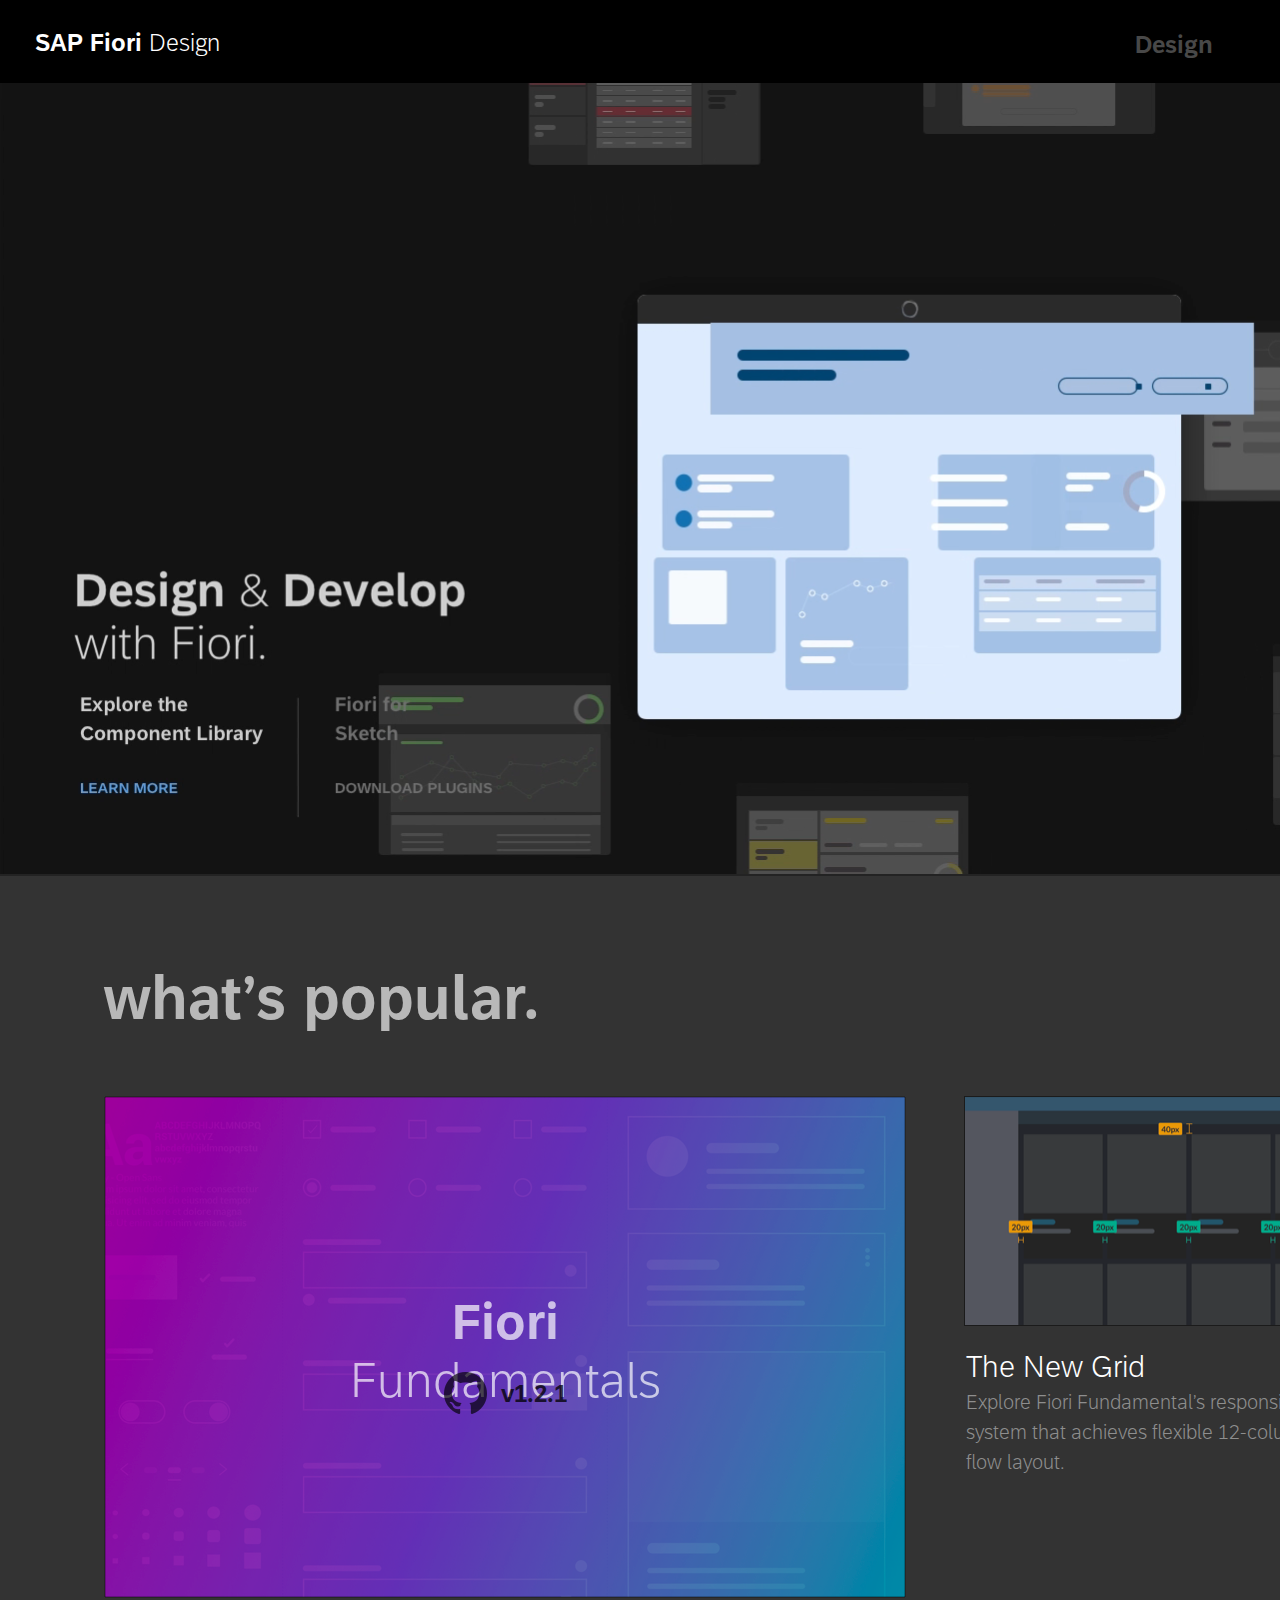
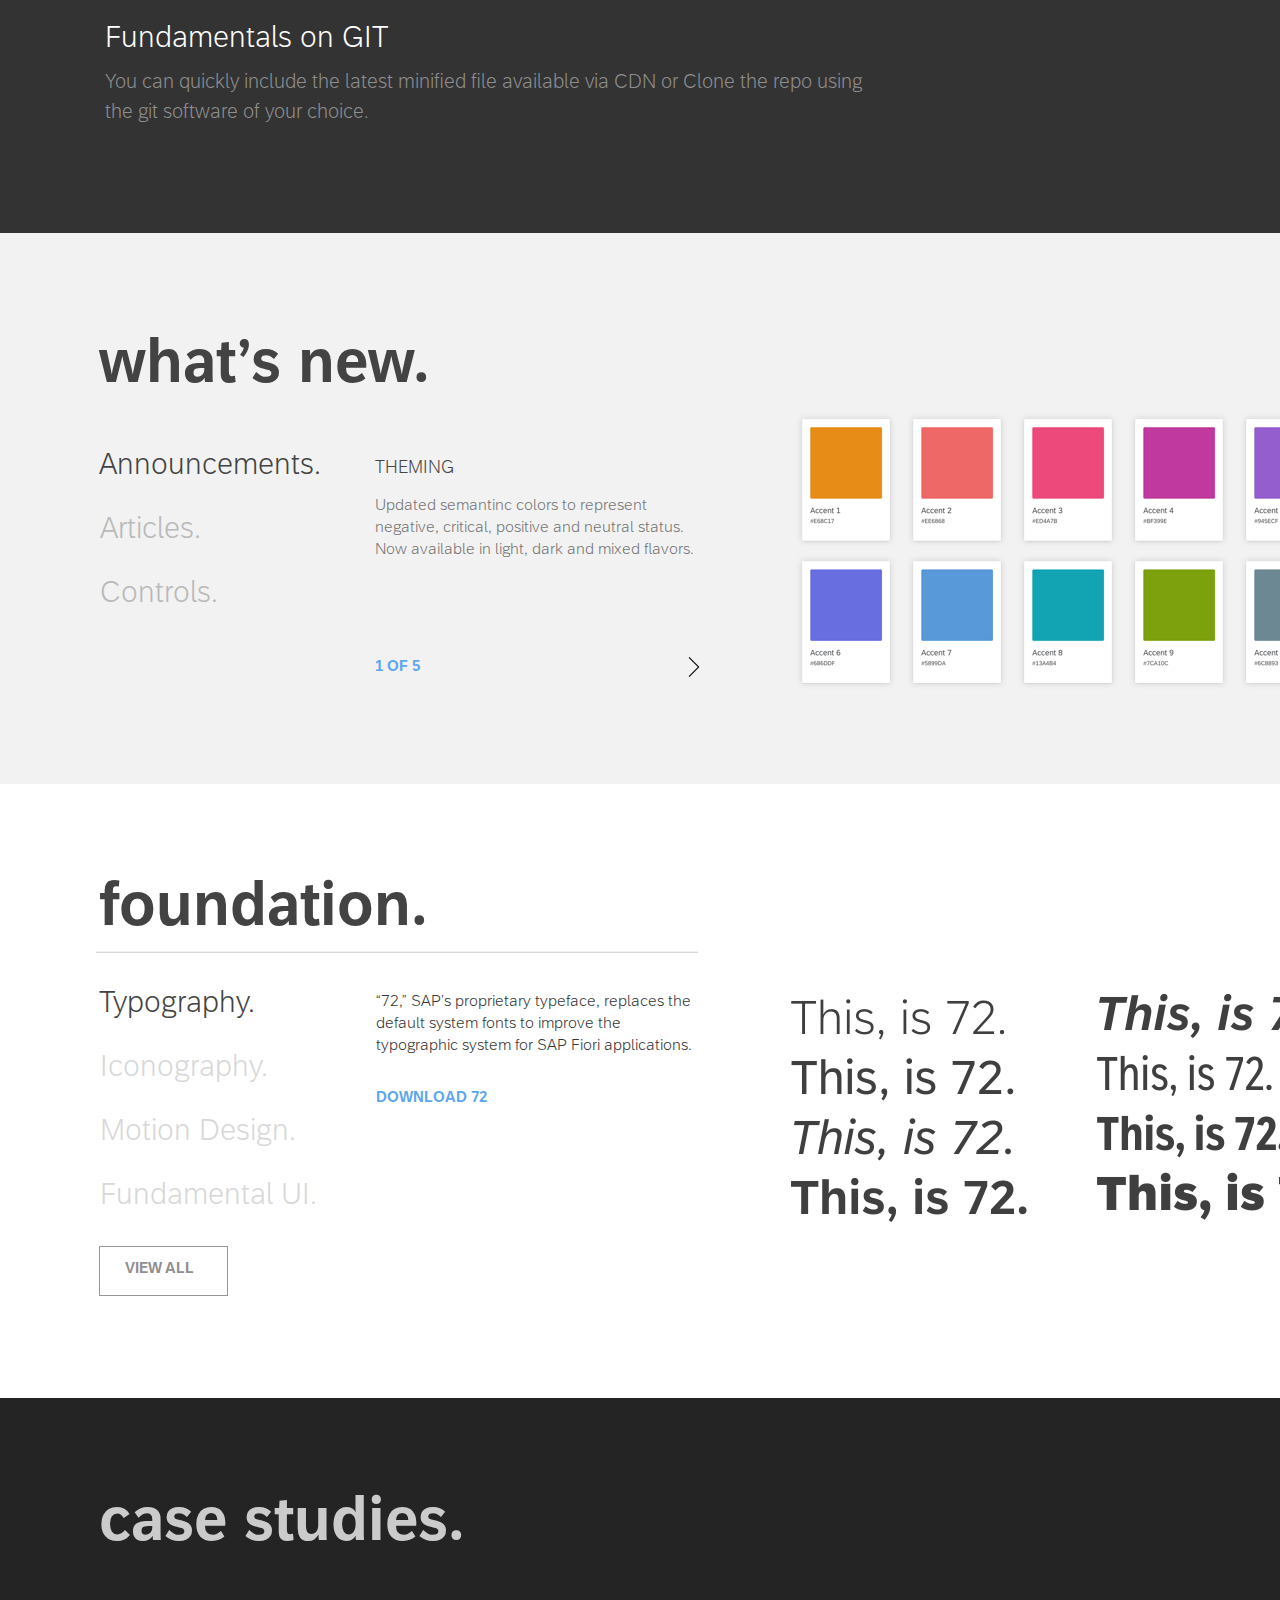
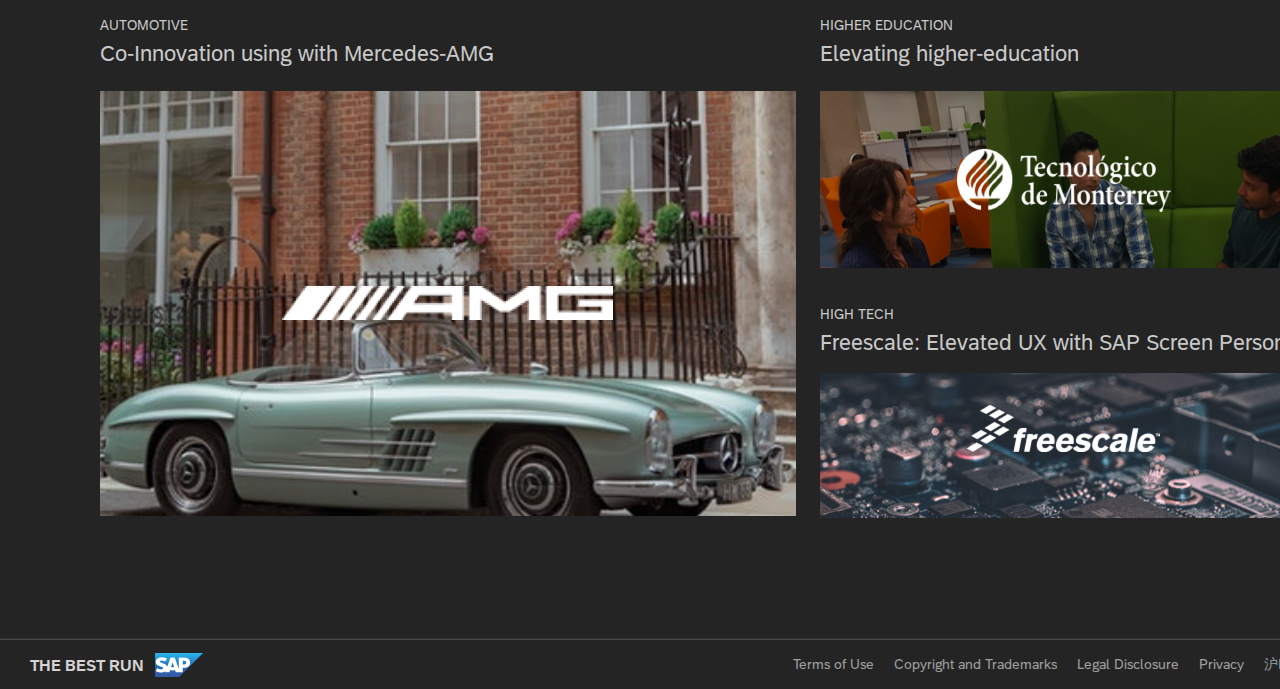
==== commit 7239746e: "good" ====
--- a/index.html
+++ b/index.html
@@ -58,18 +58,18 @@
                         <div class="bitmapcopy21">
                             <div class="mask1">
                             </div>
-                            <div class="bitmap1">
+                            <div class="bitmap2">
                                 <div class="mask2">
                                 </div>
-                                <div class="bitmap2">
+                                <div class="bitmap3">
                                     <div class="mask3">
                                     </div>
-                                    <img anima-src="./img/1-home-bitmap.png" class="bitmap3" src="[data-uri]"/>
+                                    <img anima-src="./img/1-home-bitmap.png" class="bitmap4" src="[data-uri]"/>
                                 </div>
                             </div>
                         </div>
                     </div>
-                    <img anima-src="./img/1-home-bitmap 2@2x.png" class="bitmap" src="[data-uri]"/>
+                    <img anima-src="./img/1-home-bitmap 1@2x.png" class="bitmap1" src="[data-uri]"/>
                 </div>
                 <div class="group3copy">
                     <img anima-src="./img/1-home-line-2-copy-3.png" class="line2copy3" src="[data-uri]"/>
@@ -107,7 +107,7 @@
                         </div>
                         <div class="rectangle6copy">
                         </div>
-                        <img anima-src="./img/1-home-bitmap 2.png" class="bitmap" src="[data-uri]"/>
+                        <img anima-src="./img/1-home-bitmap 2.png" class="bitmap2" src="[data-uri]"/>
                         <div class="whatu2019spopular">
                             what’s popular.
                         </div>
@@ -194,7 +194,7 @@
                     <div class="viewall">
                         VIEW ALL
                     </div>
-                    <img anima-src="./img/1-home-bitmap 4@2x.png" class="bitmap" src="[data-uri]"/>
+                    <img anima-src="./img/1-home-bitmap 4@2x.png" class="bitmap2" src="[data-uri]"/>
                     <img anima-src="./img/1-home-bitmap 5@2x.png" class="bitmap1" src="[data-uri]"/>
                     <div class="rectangle15">
                     </div>
@@ -231,7 +231,7 @@
                 <div class="videoholder">
 
                   <video width="100%"  padding="0" margin="0" controls playsinline autoplay muted  >
-                    <source src="2.mp4" type="video/mp4">
+                    <source src="3.mp4" type="video/mp4">
                       Your browser does not support the video tag.
                   </video>
 
--- a/css/a1Home.css
+++ b/css/a1Home.css
@@ -20,6 +20,40 @@
   font-family: "72-Italic";
   src: url('../fonts/72-Italic.ttf') format("truetype");
 }
+
+video{pointer-events: none;}
+
+video::-webkit-media-controls {
+
+  display: none;
+}
+
+/* Could Use thise as well for Individual Controls */
+video::-webkit-media-controls-play-button {
+  display: none;
+}
+
+video::-webkit-media-controls-start-playback-button {
+   display: none;
+}
+
+
+video::-webkit-media-controls-volume-slider {
+  display: none;
+}
+
+video::-webkit-media-controls-mute-button {
+  display: none;
+}
+
+video::-webkit-media-controls-timeline {
+  display: none;
+}
+
+video::-webkit-media-controls-current-time-display {
+  display: none;
+}
+
 
 .a1home {
   width               : 100%;
@@ -29,7 +63,7 @@
   position            : relative;
   overflow            : hidden;
   margin              : 0px;
-  background-color    : rgba(255, 255, 255, 1.0);
+  background-color    : rgba(0, 0, 0, 1.0);
 }
 a {
   text-decoration     : none;
@@ -354,7 +388,7 @@
   -webkit-transform   : rotate(0deg); /* Chrome, Safari, Opera */
   transform           : rotate(0deg);
 }
-.a1home .group7 .bitmapcopy2 .bitmapcopy21 .bitmap1 {
+.a1home .group7 .bitmapcopy2 .bitmapcopy21 .bitmap2 {
   background-color    : rgba(255,255,255,0.0);
   top                 : 0px;
   height              : 293px;
@@ -367,7 +401,7 @@
   -webkit-transform   : rotate(0deg); /* Chrome, Safari, Opera */
   transform           : rotate(0deg);
 }
-.a1home .group7 .bitmapcopy2 .bitmapcopy21 .bitmap1 .mask2 {
+.a1home .group7 .bitmapcopy2 .bitmapcopy21 .bitmap2 .mask2 {
   background-color    : rgba(255,255,255,0.0);
   top                 : 0px;
   height              : 293px;
@@ -379,7 +413,7 @@
   -webkit-transform   : rotate(0deg); /* Chrome, Safari, Opera */
   transform           : rotate(0deg);
 }
-.a1home .group7 .bitmapcopy2 .bitmapcopy21 .bitmap1 .bitmap2 {
+.a1home .group7 .bitmapcopy2 .bitmapcopy21 .bitmap2 .bitmap3 {
   background-color    : rgba(255,255,255,0.0);
   top                 : 0px;
   height              : 293px;
@@ -392,7 +426,7 @@
   -webkit-transform   : rotate(0deg); /* Chrome, Safari, Opera */
   transform           : rotate(0deg);
 }
-.a1home .group7 .bitmapcopy2 .bitmapcopy21 .bitmap1 .bitmap2 .mask3 {
+.a1home .group7 .bitmapcopy2 .bitmapcopy21 .bitmap2 .bitmap3 .mask3 {
   background-color    : rgba(255,255,255,0.0);
   top                 : 0px;
   height              : 293px;
@@ -404,7 +438,7 @@
   -webkit-transform   : rotate(0deg); /* Chrome, Safari, Opera */
   transform           : rotate(0deg);
 }
-.a1home .group7 .bitmapcopy2 .bitmapcopy21 .bitmap1 .bitmap2 .bitmap3 {
+.a1home .group7 .bitmapcopy2 .bitmapcopy21 .bitmap2 .bitmap3 .bitmap4 {
   background-color    : rgba(255,255,255,0.0);
   top                 : 0px;
   height              : 351px;
@@ -416,7 +450,7 @@
   -webkit-transform   : rotate(0deg); /* Chrome, Safari, Opera */
   transform           : rotate(0deg);
 }
-.a1home .group7 .bitmap {
+.a1home .group7 .bitmap1 {
   background-color    : rgba(255,255,255,0.0);
   top                 : 607px;
   height              : 47px;
@@ -512,19 +546,19 @@
   line-height         : 22.0px;
 }
 .a1home .group3copy .shellfooter .u6caaicpu590709046015u53f72 .span1 {
-  
+
 }
 .a1home .group3copy .shellfooter .u6caaicpu590709046015u53f72 .span2 {
   font-family         : "72-Regular", Helvetica, Arial, serif;
 }
 .a1home .group3copy .shellfooter .u6caaicpu590709046015u53f72 .span3 {
-  
+
 }
 .a1home .group3copy .shellfooter .u6caaicpu590709046015u53f72 .span4 {
   font-family         : "72-Regular", Helvetica, Arial, serif;
 }
 .a1home .group3copy .shellfooter .u6caaicpu590709046015u53f72 .span5 {
-  
+
 }
 .a1home .group3copy .shellfooter .u6caaicpu590709046015u53f72 .span6 {
   font-family         : "72-Regular", Helvetica, Arial, serif;
@@ -658,7 +692,6 @@
   transform           : rotate(0deg);
 }
 .a1home .group8 .group6 .rectangle6copy2 {
-  background-color    : rgba(234, 234, 234, 1.0);
   top                 : 0px;
   height              : 480px;
   width               : 1440px;
@@ -681,7 +714,7 @@
   -webkit-transform   : rotate(0deg); /* Chrome, Safari, Opera */
   transform           : rotate(0deg);
 }
-.a1home .group8 .group6 .bitmap {
+.a1home .group8 .group6 .bitmap2 {
   background-color    : rgba(255,255,255,0.0);
   top                 : 220px;
   height              : 230px;
@@ -809,7 +842,7 @@
   line-height         : 58.0px;
 }
 .a1home .group8 .group6 .fiorifundamentals .span1 {
-  
+
 }
 .a1home .group8 .group6 .fiorifundamentals .span2 {
   font-family         : "72-Regular", Helvetica, Arial, serif;
@@ -1081,7 +1114,7 @@
   background-color    : rgba(255, 255, 255, 1.0);
   top                 : 0px;
   height              : 614px;
-  width               : 1445px;
+  width               : 1440px;
   position            : absolute;
   margin              : 0;
   left                : 0px;
@@ -1238,7 +1271,7 @@
   text-align          : left;
   line-height         : 17.0px;
 }
-.a1home .group4 .bitmap {
+.a1home .group4 .bitmap2 {
   background-color    : rgba(255,255,255,0.0);
   top                 : 200px;
   height              : 243px;
@@ -1391,7 +1424,7 @@
   line-height         : 28.0px;
 }
 .a1home .group14 .sapfioridesign .span1 {
-  
+
 }
 .a1home .group14 .sapfioridesign .span2 {
   font-family         : "72-Light", Helvetica, Arial, serif;
@@ -1441,7 +1474,252 @@
   -ms-transform       : rotate(0deg); /* IE 9 */
   -webkit-transform   : rotate(0deg); /* Chrome, Safari, Opera */
   transform           : rotate(0deg);
+}
+.a1home .bitmap {
+  background-color    : rgba(255,255,255,0.0);
+  top                 : 626px;
+  height              : 250px;
+  width               : 318px;
+  position            : absolute;
+  margin              : 0;
+  left                : 1010px;
+  -ms-transform       : rotate(0deg); /* IE 9 */
+  -webkit-transform   : rotate(0deg); /* Chrome, Safari, Opera */
+  transform           : rotate(0deg);
+  opacity             : 0.62;
+}
+.a1home .group9copy {
+  background-color    : rgba(255,255,255,0.0);
+  top                 : 116px;
+  height              : 760px;
+  width               : 826px;
+  position            : absolute;
+  margin              : 0;
+  left                : 614px;
   overflow            : hidden;
+  -ms-transform       : rotate(0deg); /* IE 9 */
+  -webkit-transform   : rotate(0deg); /* Chrome, Safari, Opera */
+  transform           : rotate(0deg);
+}
+.a1home .group9copy .mask {
+  background-color    : rgba(255,255,255,0.0);
+  top                 : 0px;
+  height              : 760px;
+  width               : 826px;
+  position            : absolute;
+  margin              : 0;
+  left                : 0px;
+  -ms-transform       : rotate(0deg); /* IE 9 */
+  -webkit-transform   : rotate(0deg); /* Chrome, Safari, Opera */
+  transform           : rotate(0deg);
+}
+.a1home .group9copy .group9copy1 {
+  background-color    : rgba(255,255,255,0.0);
+  top                 : 59px;
+  height              : 701px;
+  width               : 826px;
+  position            : absolute;
+  margin              : 0;
+  left                : 84px;
+  -ms-transform       : rotate(0deg); /* IE 9 */
+  -webkit-transform   : rotate(0deg); /* Chrome, Safari, Opera */
+  transform           : rotate(0deg);
+}
+.a1home .group9copy .group9copy1 .bitmap4 {
+  background-color    : rgba(255,255,255,0.0);
+  top                 : 470px;
+  height              : 231px;
+  width               : 295px;
+  position            : absolute;
+  margin              : 0;
+  left                : 0px;
+  -ms-transform       : rotate(0deg); /* IE 9 */
+  -webkit-transform   : rotate(0deg); /* Chrome, Safari, Opera */
+  transform           : rotate(0deg);
+  opacity             : 0.62;
+}
+.a1home .group9copy .group9copy1 .bitmap1 {
+  background-color    : rgba(255,255,255,0.0);
+  top                 : 0px;
+  height              : 231px;
+  width               : 295px;
+  position            : absolute;
+  margin              : 0;
+  left                : 334px;
+  -ms-transform       : rotate(0deg); /* IE 9 */
+  -webkit-transform   : rotate(0deg); /* Chrome, Safari, Opera */
+  transform           : rotate(0deg);
+  opacity             : 0.62;
+}
+.a1home .group9copy .group9copy1 .bitmap2 {
+  background-color    : rgba(255,255,255,0.0);
+  top                 : 115px;
+  height              : 232px;
+  width               : 295px;
+  position            : absolute;
+  margin              : 0;
+  left                : 0px;
+  -ms-transform       : rotate(0deg); /* IE 9 */
+  -webkit-transform   : rotate(0deg); /* Chrome, Safari, Opera */
+  transform           : rotate(0deg);
+  opacity             : 0.62;
+}
+.a1home .group9copy .group9copy1 .bitmap3 {
+  background-color    : rgba(255,255,255,0.0);
+  top                 : 115px;
+  height              : 564px;
+  width               : 690px;
+  position            : absolute;
+  margin              : 0;
+  left                : 136px;
+  -ms-transform       : rotate(0deg); /* IE 9 */
+  -webkit-transform   : rotate(0deg); /* Chrome, Safari, Opera */
+  transform           : rotate(0deg);
+}
+.a1home .group11 {
+  background-color    : rgba(255,255,255,0.0);
+  top                 : 403px;
+  height              : 364px;
+  width               : 628px;
+  position            : absolute;
+  margin              : 0;
+  left                : 100px;
+  -ms-transform       : rotate(0deg); /* IE 9 */
+  -webkit-transform   : rotate(0deg); /* Chrome, Safari, Opera */
+  transform           : rotate(0deg);
+}
+.a1home .group11 .designdevelopwit {
+  background-color    : rgba(255,255,255,0.0);
+  top                 : 0px;
+  height              : auto;
+  width               : 630px;
+  position            : absolute;
+  margin              : 0;
+  left                : 0px;
+  -ms-transform       : rotate(0deg); /* IE 9 */
+  -webkit-transform   : rotate(0deg); /* Chrome, Safari, Opera */
+  transform           : rotate(0deg);
+  font-family         : "72-Bold", Helvetica, Arial, serif;
+  font-size           : 64.0px;
+  color               : rgba(212, 212, 212, 1.0);
+  text-align          : left;
+  line-height         : 74.0px;
+}
+.a1home .group11 .designdevelopwit .span1 {
+
+}
+.a1home .group11 .designdevelopwit .span2 {
+  font-family         : "72-Light", Helvetica, Arial, serif;
+}
+.a1home .group11 .designdevelopwit .span3 {
+
+}
+.a1home .group11 .designdevelopwit .span4 {
+  font-family         : "72-Light", Helvetica, Arial, serif;
+}
+.a1home .group11 .line {
+  background-color    : rgba(255,255,255,0.0);
+  top                 : 174px;
+  height              : 3px;
+  width               : 481px;
+  position            : absolute;
+  margin              : 0;
+  left                : 4px;
+  -ms-transform       : rotate(0deg); /* IE 9 */
+  -webkit-transform   : rotate(0deg); /* Chrome, Safari, Opera */
+  transform           : rotate(0deg);
+}
+.a1home .group11 .linecopy4 {
+  background-color    : rgba(255,255,255,0.0);
+  top                 : 244px;
+  height              : 119px;
+  width               : 2px;
+  position            : absolute;
+  margin              : 0;
+  left                : 224px;
+  -ms-transform       : rotate(0deg); /* IE 9 */
+  -webkit-transform   : rotate(0deg); /* Chrome, Safari, Opera */
+  transform           : rotate(0deg);
+}
+.a1home .group11 .linecopy6 {
+  background-color    : rgba(255,255,255,0.0);
+  top                 : 244px;
+  height              : 119px;
+  width               : 2px;
+  position            : absolute;
+  margin              : 0;
+  left                : 466px;
+  -ms-transform       : rotate(0deg); /* IE 9 */
+  -webkit-transform   : rotate(0deg); /* Chrome, Safari, Opera */
+  transform           : rotate(0deg);
+}
+.a1home .group11 .explorethecomponen {
+  background-color    : rgba(255,255,255,0.0);
+  top                 : 236px;
+  height              : auto;
+  width               : 220px;
+  position            : absolute;
+  margin              : 0;
+  left                : 7px;
+  -ms-transform       : rotate(0deg); /* IE 9 */
+  -webkit-transform   : rotate(0deg); /* Chrome, Safari, Opera */
+  transform           : rotate(0deg);
+  font-family         : "72-Bold", Helvetica, Arial, serif;
+  font-size           : 20.0px;
+  color               : rgba(212, 212, 212, 1.0);
+  text-align          : left;
+  line-height         : 29.0px;
+}
+.a1home .group11 .fioriforsketch {
+  background-color    : rgba(255,255,255,0.0);
+  top                 : 236px;
+  height              : auto;
+  width               : 220px;
+  position            : absolute;
+  margin              : 0;
+  left                : 262px;
+  -ms-transform       : rotate(0deg); /* IE 9 */
+  -webkit-transform   : rotate(0deg); /* Chrome, Safari, Opera */
+  transform           : rotate(0deg);
+  font-family         : "72-Bold", Helvetica, Arial, serif;
+  font-size           : 20.0px;
+  color               : rgba(121, 121, 121, 1.0);
+  text-align          : left;
+  line-height         : 29.0px;
+}
+.a1home .group11 .learnmore {
+  background-color    : rgba(255,255,255,0.0);
+  top                 : 326px;
+  height              : auto;
+  width               : 136px;
+  position            : absolute;
+  margin              : 0;
+  left                : 7px;
+  -ms-transform       : rotate(0deg); /* IE 9 */
+  -webkit-transform   : rotate(0deg); /* Chrome, Safari, Opera */
+  transform           : rotate(0deg);
+  font-family         : "72-Bold", Helvetica, Arial, serif;
+  font-size           : 15.0px;
+  color               : rgba(94, 167, 239, 1.0);
+  text-align          : left;
+  line-height         : 17.0px;
+}
+.a1home .group11 .downloadplugins {
+  background-color    : rgba(255,255,255,0.0);
+  top                 : 326px;
+  height              : auto;
+  width               : 167px;
+  position            : absolute;
+  margin              : 0;
+  left                : 262px;
+  -ms-transform       : rotate(0deg); /* IE 9 */
+  -webkit-transform   : rotate(0deg); /* Chrome, Safari, Opera */
+  transform           : rotate(0deg);
+  font-family         : "72-Bold", Helvetica, Arial, serif;
+  font-size           : 15.0px;
+  color               : rgba(121, 121, 121, 1.0);
+  text-align          : left;
+  line-height         : 17.0px;
 }
 /* .anima-animate-appear prefix for appear animations */
 .anima-animate-appear {
@@ -1468,57 +1746,57 @@
 }
 @-webkit-keyframes anima-reveal {
   0%
-   
+
   {
       opacity: 0;
     }
-  
-    
+
+
   100%
-   
+
   {
       opacity: 1;
     }
 }
 @-moz-keyframes anima-reveal {
   0%
-   
+
   {
       opacity: 0;
     }
-  
-    
+
+
   100%
-   
+
   {
       opacity: 1;
     }
 }
 @-o-keyframes anima-reveal {
   0%
-   
+
   {
       opacity: 0;
     }
-  
-    
+
+
   100%
-   
+
   {
       opacity: 1;
     }
 }
 @keyframes anima-reveal {
   0%
-   
+
   {
       opacity: 0;
     }
-  
-    
+
+
   100%
-   
+
   {
       opacity: 1;
     }
-}+}
